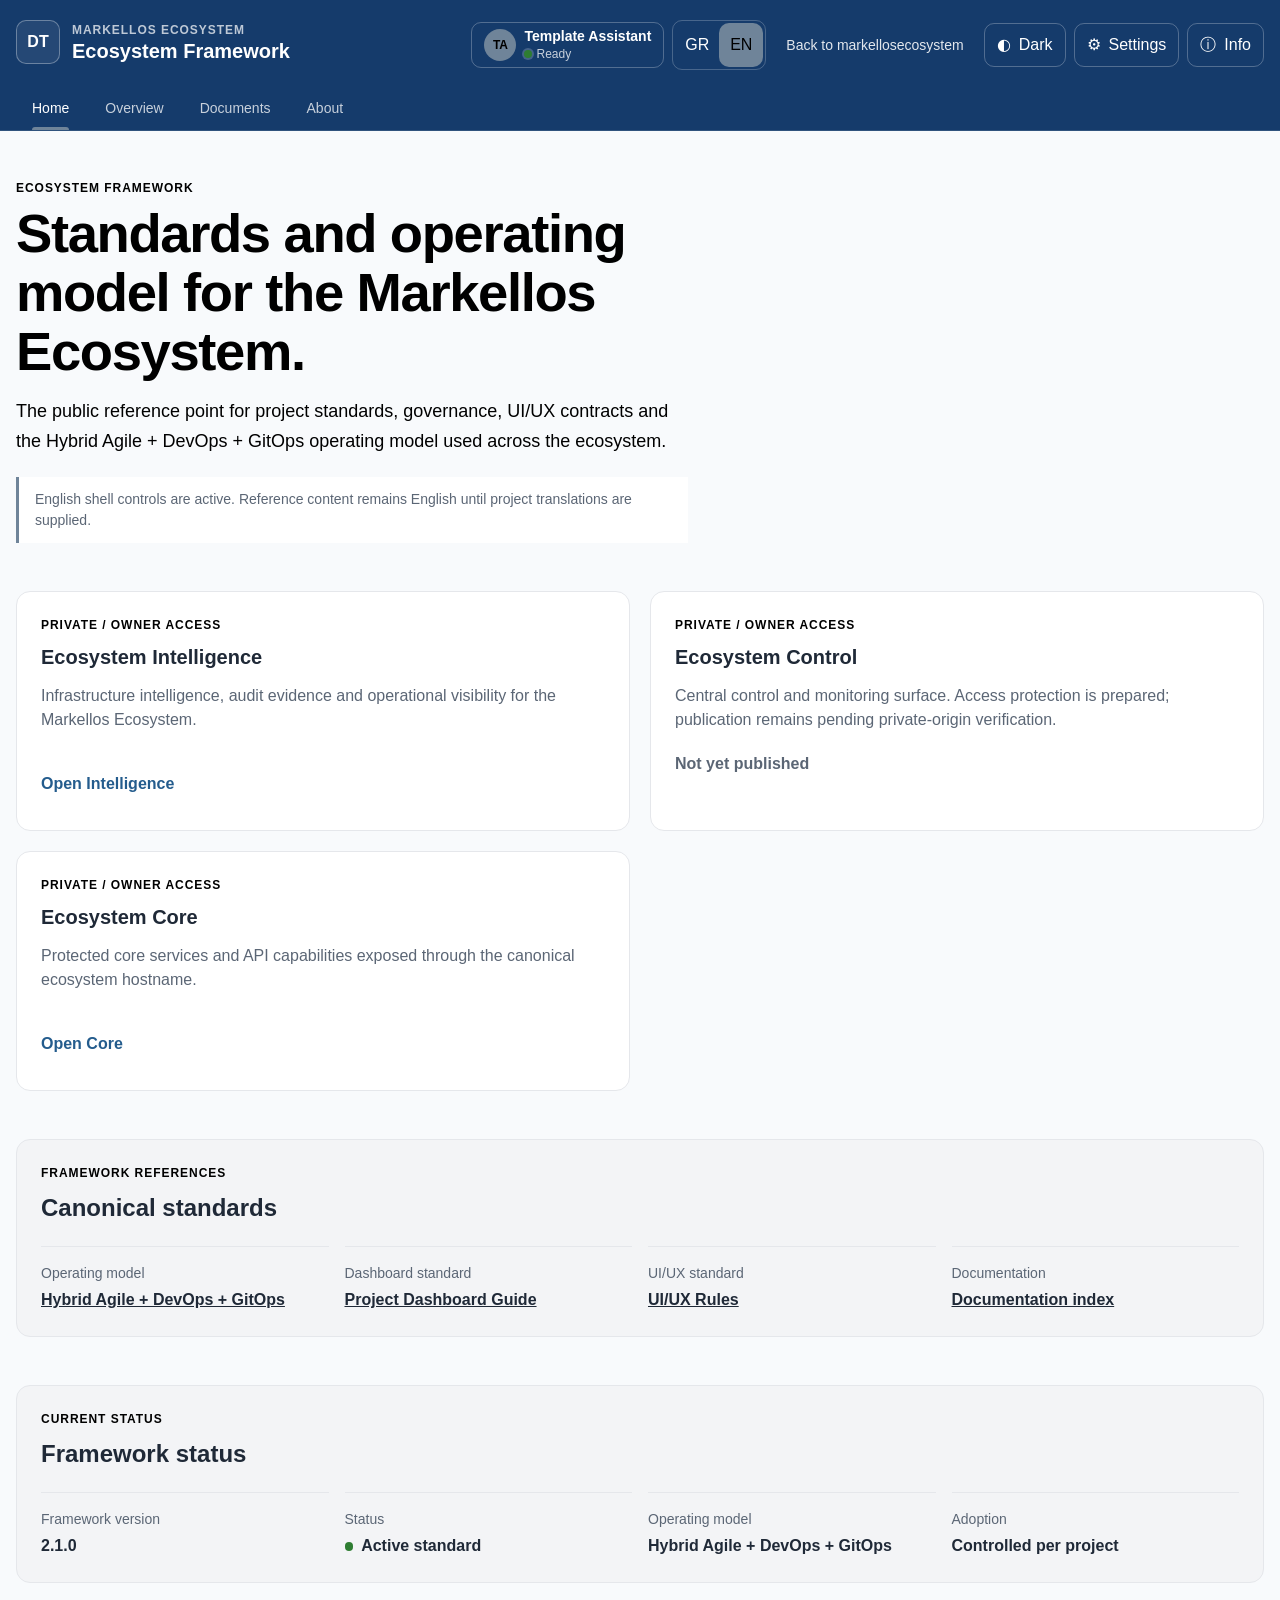
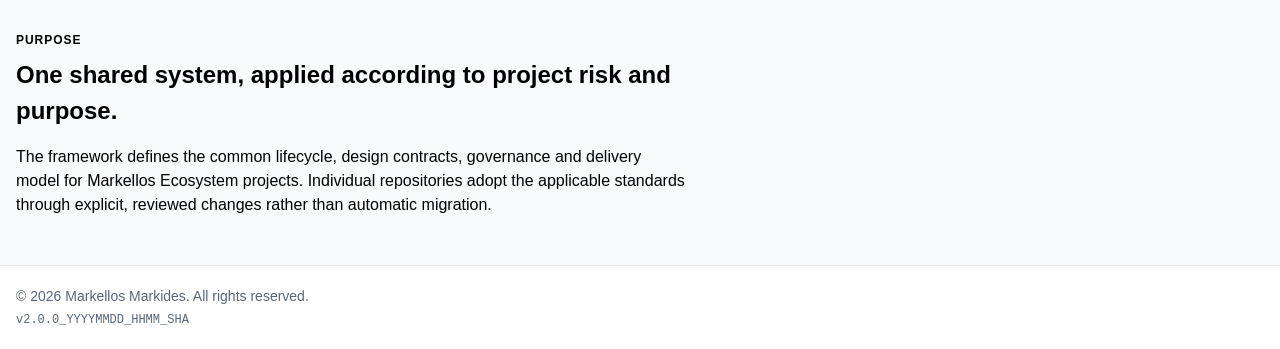
==== index.html @ 37535f80 "feat: turn framework site into ecosystem entry portal" ====
<!doctype html>
<html lang="en" data-theme="tech-toolbox" data-color-mode="light" data-font="system" data-text-size="100" data-spacing="comfortable">
<head>
  <meta charset="utf-8">
  <meta name="viewport" content="width=device-width, initial-scale=1">
  <meta name="description" content="Public reference site for the Markellos Ecosystem framework, operating model, standards and protected ecosystem entry points.">
  <meta name="theme-color" content="#153b6b">
  <meta name="build-version" content="2.0.0">
  <meta name="build-date" content="">
  <meta name="build-time" content="">
  <meta name="build-time-zone" content="Europe/Nicosia">
  <meta name="build-commit" content="">
  <title>Ecosystem Framework</title>
  <link rel="stylesheet" href="./design-system/tokens/tokens.css">
  <link rel="stylesheet" href="./dashboard.css">
</head>
<body>
  <header class="site-header">
    <div class="header-inner">
      <div class="identity-row">
        <a class="brand-lockup" href="#home" data-i18n-aria-label="dashboardHome" aria-label="Dashboard home">
          <span class="brand-mark" aria-hidden="true">DT</span>
          <span class="brand-copy">
            <span class="project-label">MARKELLOS ECOSYSTEM</span>
            <span class="project-name">Ecosystem Framework</span>
          </span>
        </a>

        <div id="header-utilities" class="header-actions" role="group" data-i18n-aria-label="dashboardUtilities" aria-label="Dashboard utilities">
          <button id="assistant-button" class="assistant-button" type="button" aria-haspopup="dialog" aria-controls="assistant-dialog">
            <span class="assistant-avatar" aria-hidden="true">TA</span>
            <span class="assistant-copy">
              <span class="assistant-name" data-i18n="assistantName">Template Assistant</span>
              <span class="assistant-presence">
                <span class="assistant-status-dot" aria-hidden="true"></span>
                <span data-i18n="assistantStatus">Ready</span>
              </span>
            </span>
          </button>

          <div class="language-selector" role="group" data-i18n-aria-label="language" aria-label="Language">
            <button id="language-gr" class="language-button" type="button" data-language="el" data-i18n-aria-label="greekLanguage" aria-label="Greek" aria-pressed="false">GR</button>
            <button id="language-en" class="language-button" type="button" data-language="en" data-i18n-aria-label="englishLanguage" aria-label="English" aria-pressed="true">EN</button>
          </div>

          <a id="ecosystem-link" class="ecosystem-link" href="https://markellosecosystem.com/">Back to markellosecosystem</a>

          <button id="theme-toggle" class="header-control" type="button" aria-pressed="false">
            <span aria-hidden="true">◐</span>
            <span data-theme-toggle-label>Dark</span>
          </button>

          <button id="settings-button" class="header-control" type="button" aria-haspopup="dialog" aria-controls="settings-dialog">
            <span aria-hidden="true">⚙</span>
            <span data-i18n="settings">Settings</span>
          </button>

          <button id="info-button" class="header-control" type="button" aria-haspopup="dialog" aria-controls="info-dialog">
            <span aria-hidden="true">ⓘ</span>
            <span data-i18n="info">Info</span>
          </button>
        </div>
      </div>

      <div class="navigation-row">
        <button class="menu-button" type="button" aria-expanded="false" aria-controls="primary-navigation">
          <span aria-hidden="true">☰</span>
          <span data-i18n="navigation">Navigation</span>
        </button>
        <nav id="primary-navigation" class="primary-nav" data-i18n-aria-label="primaryNavigation" aria-label="Primary navigation">
          <a class="nav-link is-active" href="#home" data-i18n="home">Home</a>
          <a class="nav-link" href="#overview" data-i18n="overview">Overview</a>
          <a class="nav-link" href="#documents" data-i18n="documents">Documents</a>
          <a class="nav-link" href="#about" data-i18n="about">About</a>
        </nav>
      </div>
    </div>
  </header>

  <main id="home" class="main-content">
    <section class="hero" aria-labelledby="page-title">
      <p class="eyebrow">ECOSYSTEM FRAMEWORK</p>
      <h1 id="page-title">Standards and operating model for the Markellos Ecosystem.</h1>
      <p class="hero-copy">
        The public reference point for project standards, governance, UI/UX contracts and the Hybrid Agile + DevOps + GitOps operating model used across the ecosystem.
      </p>
      <p id="language-status" class="shell-notice" role="status" aria-live="polite">
        English shell controls are active. Reference content remains English until project translations are supplied.
      </p>
    </section>

    <section id="overview" class="card-grid" aria-label="Markellos Ecosystem protected applications">
      <article class="dashboard-card">
        <p class="card-label">PRIVATE / OWNER ACCESS</p>
        <h2>Ecosystem Intelligence</h2>
        <p>Infrastructure intelligence, audit evidence and operational visibility for the Markellos Ecosystem.</p>
        <a class="card-link" href="https://intelligence.markellosecosystem.com/">Open Intelligence</a>
      </article>

      <article class="dashboard-card">
        <p class="card-label">PRIVATE / OWNER ACCESS</p>
        <h2>Ecosystem Control</h2>
        <p>Central control and monitoring surface. Access protection is prepared; publication remains pending private-origin verification.</p>
        <p><strong>Not yet published</strong></p>
      </article>

      <article class="dashboard-card">
        <p class="card-label">PRIVATE / OWNER ACCESS</p>
        <h2>Ecosystem Core</h2>
        <p>Protected core services and API capabilities exposed through the canonical ecosystem hostname.</p>
        <a class="card-link" href="https://core.markellosecosystem.com/">Open Core</a>
      </article>
    </section>

    <section id="documents" class="status-panel" aria-labelledby="documents-title">
      <div>
        <p class="eyebrow">FRAMEWORK REFERENCES</p>
        <h2 id="documents-title">Canonical standards</h2>
      </div>
      <dl class="status-list">
        <div>
          <dt>Operating model</dt>
          <dd><a href="./PROJECT_OPERATING_MODEL.md">Hybrid Agile + DevOps + GitOps</a></dd>
        </div>
        <div>
          <dt>Dashboard standard</dt>
          <dd><a href="./PROJECT_DASHBOARD_GUIDE.md">Project Dashboard Guide</a></dd>
        </div>
        <div>
          <dt>UI/UX standard</dt>
          <dd><a href="./UI_UX_RULES.md">UI/UX Rules</a></dd>
        </div>
        <div>
          <dt>Documentation</dt>
          <dd><a href="./docs/INDEX.md">Documentation index</a></dd>
        </div>
      </dl>
    </section>

    <section id="status" class="status-panel" aria-labelledby="status-title">
      <div>
        <p class="eyebrow">CURRENT STATUS</p>
        <h2 id="status-title">Framework status</h2>
      </div>
      <dl class="status-list">
        <div>
          <dt>Framework version</dt>
          <dd>2.1.0</dd>
        </div>
        <div>
          <dt>Status</dt>
          <dd><span class="status-dot" aria-hidden="true"></span> Active standard</dd>
        </div>
        <div>
          <dt>Operating model</dt>
          <dd>Hybrid Agile + DevOps + GitOps</dd>
        </div>
        <div>
          <dt>Adoption</dt>
          <dd>Controlled per project</dd>
        </div>
      </dl>
    </section>

    <section id="about" class="simple-section" aria-labelledby="about-title">
      <p class="eyebrow">PURPOSE</p>
      <h2 id="about-title">One shared system, applied according to project risk and purpose.</h2>
      <p>
        The framework defines the common lifecycle, design contracts, governance and delivery model for Markellos Ecosystem projects. Individual repositories adopt the applicable standards through explicit, reviewed changes rather than automatic migration.
      </p>
    </section>
  </main>

  <footer class="site-footer">
    <div class="footer-inner">
      <p class="footer-line" data-footer-line="copyright">© <span id="current-year">2026</span> Markellos Markides. All rights reserved.</p>
      <p class="footer-line build-id" data-footer-line="build" data-build-id data-i18n-aria-label="versionInformation" aria-label="Version information">v2.0.0_YYYYMMDD_HHMM_SHA</p>
    </div>
  </footer>

  <dialog id="assistant-dialog" class="shell-dialog" aria-labelledby="assistant-dialog-title">
    <div class="dialog-header">
      <div>
        <p class="dialog-eyebrow" data-i18n="assistantLabel">PROJECT ASSISTANT</p>
        <h2 id="assistant-dialog-title" data-i18n="assistantName">Template Assistant</h2>
      </div>
      <button class="dialog-close" type="button" data-close-dialog data-i18n-aria-label="closeAssistant" aria-label="Close Template Assistant">×</button>
    </div>
    <div class="assistant-panel">
      <span class="assistant-avatar assistant-avatar-large" aria-hidden="true">TA</span>
      <div>
        <p class="assistant-dialog-status"><span class="assistant-status-dot" aria-hidden="true"></span><span data-i18n="assistantStatus">Ready</span></p>
        <p data-i18n="assistantPlaceholder">Reference assistant control. Connect it to the approved project assistant when adopting this template.</p>
      </div>
    </div>
  </dialog>

  <dialog id="settings-dialog" class="shell-dialog" aria-labelledby="settings-dialog-title">
    <div class="dialog-header">
      <div>
        <p class="dialog-eyebrow" data-i18n="appearance">APPEARANCE</p>
        <h2 id="settings-dialog-title" data-i18n="settings">Settings</h2>
      </div>
      <button class="dialog-close" type="button" data-close-dialog data-i18n-aria-label="closeSettings" aria-label="Close Settings">×</button>
    </div>

    <div class="settings-grid">
      <label class="setting-field" for="accent-color">
        <span data-i18n="accentColour">Accent colour</span>
        <span class="color-control"><input id="accent-color" type="color" value="#6f8499"><output id="accent-value" for="accent-color">#6F8499</output></span>
      </label>

      <label class="setting-field" for="background-color">
        <span data-i18n="backgroundColour">Background colour</span>
        <span class="color-control"><input id="background-color" type="color" value="#f8fafc"><output id="background-value" for="background-color">#F8FAFC</output></span>
      </label>

      <label class="setting-field" for="font-choice">
        <span data-i18n="font">Font</span>
        <select id="font-choice">
          <option value="system" data-i18n="fontSystem">System sans</option>
          <option value="humanist" data-i18n="fontHumanist">Humanist sans</option>
          <option value="serif" data-i18n="fontSerif">Readable serif</option>
        </select>
      </label>

      <label class="setting-field" for="text-size">
        <span data-i18n="textSize">Text size</span>
        <select id="text-size">
          <option value="100" data-i18n="textStandard">Standard</option>
          <option value="112.5" data-i18n="textLarge">Large</option>
          <option value="125" data-i18n="textLarger">Larger</option>
        </select>
      </label>

      <label class="setting-field" for="spacing-choice">
        <span data-i18n="spacing">Spacing</span>
        <select id="spacing-choice">
          <option value="compact" data-i18n="spacingCompact">Compact</option>
          <option value="comfortable" data-i18n="spacingComfortable">Comfortable</option>
          <option value="spacious" data-i18n="spacingSpacious">Spacious</option>
        </select>
      </label>
    </div>

    <p id="appearance-status" class="dialog-status" role="status" aria-live="polite"></p>
    <div class="dialog-actions">
      <button id="reset-appearance" class="secondary-button" type="button" data-i18n="resetAppearance">Reset appearance</button>
      <button class="primary-button" type="button" data-close-dialog data-i18n="close">Close</button>
    </div>
  </dialog>

  <dialog id="info-dialog" class="shell-dialog" aria-labelledby="info-dialog-title">
    <div class="dialog-header">
      <div>
        <p class="dialog-eyebrow">MARKELLOS ECOSYSTEM</p>
        <h2 id="info-dialog-title" data-i18n="info">Info</h2>
      </div>
      <button class="dialog-close" type="button" data-close-dialog data-i18n-aria-label="closeInfo" aria-label="Close Info">×</button>
    </div>

    <div class="info-list">
      <details>
        <summary data-i18n="importantInfo">Important Info</summary>
        <p data-i18n="importantDescription">Connect this entry to approved project information.</p>
      </details>
      <details>
        <summary data-i18n="feedback">Feedback</summary>
        <p data-i18n="feedbackDescription">Connect this entry to an approved project feedback channel.</p>
      </details>
      <hr>
      <details>
        <summary data-i18n="license">License</summary>
        <p data-i18n="licenseDescription">Provide the approved project license.</p>
      </details>
      <details>
        <summary data-i18n="privacy">Privacy</summary>
        <p data-i18n="privacyDescription">Provide the project privacy notice when applicable.</p>
      </details>
      <details>
        <summary data-i18n="analyticsChoices">Analytics choices</summary>
        <p data-i18n="analyticsDescription">No analytics service is configured in this template.</p>
      </details>
      <details>
        <summary data-i18n="copyrightProtected">Copyright protected</summary>
        <p data-i18n="copyrightDescription">Copyright applies to the template and project-specific adoption materials.</p>
      </details>
      <hr>
      <p>© <span data-current-year>2026</span> Markellos Markides. All rights reserved.</p>
      <p class="build-id" data-build-id>v2.0.0_YYYYMMDD_HHMM_SHA</p>
    </div>
    <div class="dialog-actions">
      <button class="primary-button" type="button" data-close-dialog data-i18n="close">Close</button>
    </div>
  </dialog>

  <script src="./dashboard.js"></script>
</body>
</html>
---- design-system/tokens/tokens.css ----
/* Markellos Ecosystem Design Tokens v1.2.0
 * Source of truth: design-system/tokens/tokens.json
 * Do not edit theme values inside application code.
 */

:root {
  color-scheme: light;

  /* Core brand */
  --color-brand-900: #153b6b;
  --color-brand-800: #1d4d79;
  --color-brand-700: #245c8d;
  --color-brand-600: #2f6f9f;
  --color-brand-500: #4f82a8;
  --color-brand-300: #9dbbd1;
  --color-brand-100: #eaf2f8;
  --color-brand-50: #f5f9fc;

  /* Neutral source tokens */
  --color-neutral-950: #111827;
  --color-neutral-900: #1f2937;
  --color-neutral-700: #4b5563;
  --color-neutral-600: #5b6675;
  --color-neutral-500: #6b7280;
  --color-neutral-300: #d1d5db;
  --color-neutral-200: #e5e7eb;
  --color-neutral-100: #f3f4f6;
  --color-neutral-50: #f8fafc;
  --color-neutral-0: #ffffff;

  /* Semantic roles */
  --color-background: #f8fafc;
  --color-surface: #ffffff;
  --color-surface-subtle: #f3f4f6;
  --color-text: #1f2937;
  --color-text-muted: #5b6675;
  --color-border: #e5e7eb;
  --color-success: #2e7d32;
  --color-warning: #a15c00;
  --color-error: #b42318;
  --color-info: #2563eb;
  --color-focus: #0b6ebd;

  /* Default app theme */
  --app-accent: #6f8499;
  --app-accent-strong: #405b73;
  --app-accent-soft: #e9eef2;
  --app-on-accent: #111827;
  --app-on-accent-strong: #ffffff;

  /* Typography */
  --font-sans: Inter, "Noto Sans", "Segoe UI", Roboto, "Helvetica Neue", Arial, sans-serif;
  --font-mono: "JetBrains Mono", SFMono-Regular, Consolas, "Liberation Mono", monospace;
  --font-weight-regular: 400;
  --font-weight-medium: 500;
  --font-weight-semibold: 600;
  --font-weight-bold: 700;
  --font-size-xs: 0.75rem;
  --font-size-sm: 0.875rem;
  --font-size-md: 1rem;
  --font-size-lg: 1.125rem;
  --font-size-xl: 1.25rem;
  --font-size-2xl: 1.5rem;
  --font-size-3xl: 1.875rem;
  --font-size-4xl: 2.25rem;
  --line-height-tight: 1.2;
  --line-height-compact: 1.3;
  --line-height-snug: 1.4;
  --line-height-normal: 1.5;
  --line-height-relaxed: 1.65;

  /* Spacing: 4 px base grid */
  --space-0: 0;
  --space-1: 0.25rem;
  --space-2: 0.5rem;
  --space-3: 0.75rem;
  --space-4: 1rem;
  --space-5: 1.25rem;
  --space-6: 1.5rem;
  --space-8: 2rem;
  --space-10: 2.5rem;
  --space-12: 3rem;
  --space-16: 4rem;
  --space-20: 5rem;

  /* Shape and elevation */
  --radius-sm: 0.375rem;
  --radius-md: 0.625rem;
  --radius-lg: 0.875rem;
  --radius-xl: 1.25rem;
  --radius-pill: 9999px;
  --shadow-sm: 0 1px 3px rgb(17 24 39 / 8%);
  --shadow-md: 0 4px 12px -2px rgb(17 24 39 / 12%);
  --shadow-lg: 0 12px 28px -6px rgb(17 24 39 / 16%);

  /* Sizing */
  --control-sm: 2rem;
  --control-md: 2.5rem;
  --control-lg: 3rem;
  --touch-target-min: 2.75rem;
  --content-narrow: 42rem;
  --content-default: 72rem;
  --content-wide: 90rem;
  --sidebar-compact: 4.5rem;
  --sidebar-default: 15rem;

  /* Motion */
  --duration-fast: 120ms;
  --duration-normal: 200ms;
  --duration-slow: 320ms;
  --easing-standard: cubic-bezier(0.2, 0, 0, 1);
  --easing-enter: cubic-bezier(0, 0, 0.2, 1);
  --easing-exit: cubic-bezier(0.4, 0, 1, 1);
}

[data-theme="tech-toolbox"] {
  --app-accent: #6f8499;
  --app-accent-strong: #405b73;
  --app-accent-soft: #e9eef2;
  --app-on-accent: #111827;
  --app-on-accent-strong: #ffffff;
}

[data-theme="mnemonics"] {
  --app-accent: #2b7a78;
  --app-accent-strong: #1e5c5a;
  --app-accent-soft: #e3f1f0;
  --app-on-accent: #ffffff;
  --app-on-accent-strong: #ffffff;
}

[data-theme="writing"] {
  --app-accent: #6e688a;
  --app-accent-strong: #504b6a;
  --app-accent-soft: #eeecf4;
  --app-on-accent: #ffffff;
  --app-on-accent-strong: #ffffff;
}

[data-theme="chess"] {
  --app-accent: #d9ae20;
  --app-accent-strong: #8b6b00;
  --app-accent-soft: #fff5c7;
  --app-on-accent: #1f2937;
  --app-on-accent-strong: #ffffff;
}

[data-theme="engineering"] {
  --app-accent: #f2c230;
  --app-accent-strong: #2f638c;
  --app-accent-soft: #fff6d6;
  --app-on-accent: #1f2937;
  --app-on-accent-strong: #ffffff;
}

@media (prefers-reduced-motion: reduce) {
  :root {
    --duration-fast: 0ms;
    --duration-normal: 0ms;
    --duration-slow: 0ms;
  }
}
---- dashboard.css ----
* {
  box-sizing: border-box;
}

html {
  scroll-behavior: smooth;
  font-size: var(--user-text-size, 100%);
}

html[data-color-mode="dark"] {
  color-scheme: dark;
  --color-background: var(--color-neutral-950);
  --color-surface: var(--color-neutral-900);
  --color-surface-subtle: var(--color-neutral-900);
  --color-text: var(--color-neutral-50);
  --color-text-muted: var(--color-neutral-300);
  --color-border: var(--color-neutral-700);
}

html[data-font="system"] body {
  font-family: var(--font-sans);
}

html[data-font="humanist"] body {
  font-family: "Segoe UI", "Noto Sans", var(--font-sans);
}

html[data-font="serif"] body {
  font-family: Georgia, "Noto Serif", serif;
}

html[data-spacing="compact"] {
  --shell-density: 0.8;
}

html[data-spacing="comfortable"] {
  --shell-density: 1;
}

html[data-spacing="spacious"] {
  --shell-density: 1.25;
}

body {
  margin: 0;
  min-width: 0;
  min-height: 100vh;
  display: flex;
  flex-direction: column;
  background: var(--user-background, var(--color-background));
  color: var(--page-text, var(--color-text));
  line-height: var(--line-height-normal);
}

body:has(dialog[open]) {
  overflow: hidden;
}

a {
  color: inherit;
}

button,
select,
input {
  font: inherit;
}

a:focus-visible,
button:focus-visible,
select:focus-visible,
input:focus-visible {
  outline: 3px solid var(--color-focus);
  outline-offset: 3px;
}

button,
a,
select,
input {
  -webkit-tap-highlight-color: transparent;
}

.site-header {
  background: var(--color-brand-900);
  color: var(--color-neutral-0);
  border-bottom: 1px solid rgb(255 255 255 / 12%);
}

.header-inner,
.main-content,
.footer-inner {
  width: min(calc(100% - 2rem), var(--content-wide));
  margin-inline: auto;
}

.header-inner {
  padding-block: var(--space-5) 0;
}

.identity-row {
  display: flex;
  align-items: center;
  justify-content: space-between;
  gap: var(--space-6);
}

.brand-lockup {
  min-width: 0;
  display: inline-flex;
  align-items: center;
  gap: var(--space-3);
  color: inherit;
  text-decoration: none;
}

.brand-mark {
  width: 2.75rem;
  height: 2.75rem;
  flex: 0 0 2.75rem;
  display: grid;
  place-items: center;
  border: 1px solid rgb(255 255 255 / 32%);
  border-radius: var(--radius-md);
  background: rgb(255 255 255 / 7%);
  font-weight: var(--font-weight-bold);
}

.brand-copy,
.assistant-copy {
  min-width: 0;
  display: grid;
}

.project-label,
.eyebrow,
.card-label,
.dialog-eyebrow {
  font-size: var(--font-size-xs);
  font-weight: var(--font-weight-semibold);
  letter-spacing: 0.08em;
  text-transform: uppercase;
}

.project-label {
  color: rgb(255 255 255 / 72%);
}

.project-name {
  font-size: var(--font-size-xl);
  font-weight: var(--font-weight-bold);
  line-height: var(--line-height-tight);
}

.header-actions {
  min-width: 0;
  display: flex;
  align-items: center;
  justify-content: flex-end;
  gap: var(--space-2);
}

.assistant-button,
.header-control,
.language-button,
.menu-button,
.dialog-close,
.primary-button,
.secondary-button,
.info-list summary {
  min-height: var(--touch-target-min);
  border-radius: var(--radius-md);
  cursor: pointer;
}

.assistant-button,
.header-control,
.language-button,
.menu-button {
  border: 1px solid rgb(255 255 255 / 26%);
  background: transparent;
  color: inherit;
}

.assistant-button:hover,
.header-control:hover,
.language-button:hover,
.menu-button:hover {
  background: rgb(255 255 255 / 10%);
}

.assistant-button {
  min-width: 11.5rem;
  display: inline-flex;
  align-items: center;
  gap: var(--space-2);
  padding: var(--space-1) var(--space-3);
  text-align: left;
}

.assistant-avatar {
  width: 2rem;
  height: 2rem;
  flex: 0 0 2rem;
  display: grid;
  place-items: center;
  border-radius: var(--radius-pill);
  background: var(--user-accent, var(--app-accent));
  color: var(--user-accent-contrast, var(--app-on-accent));
  font-size: var(--font-size-xs);
  font-weight: var(--font-weight-bold);
}

.assistant-name {
  overflow-wrap: anywhere;
  font-size: var(--font-size-sm);
  font-weight: var(--font-weight-semibold);
  line-height: var(--line-height-compact);
}

.assistant-presence,
.assistant-dialog-status {
  display: inline-flex;
  align-items: center;
  gap: var(--space-1);
  color: rgb(255 255 255 / 76%);
  font-size: var(--font-size-xs);
}

.assistant-status-dot {
  width: 0.5rem;
  height: 0.5rem;
  flex: 0 0 0.5rem;
  border-radius: var(--radius-pill);
  background: var(--color-success);
  box-shadow: 0 0 0 2px rgb(255 255 255 / 20%);
}

.language-selector {
  display: inline-flex;
  align-items: center;
  padding: 2px;
  border: 1px solid rgb(255 255 255 / 22%);
  border-radius: var(--radius-md);
}

.language-button {
  min-width: var(--touch-target-min);
  padding-inline: var(--space-2);
  border-color: transparent;
}

.language-button[aria-pressed="true"] {
  background: var(--user-accent, var(--app-accent));
  color: var(--user-accent-contrast, var(--app-on-accent));
}

.header-control,
.menu-button {
  min-width: var(--touch-target-min);
  display: inline-flex;
  align-items: center;
  justify-content: center;
  gap: var(--space-2);
  padding-inline: var(--space-3);
  white-space: nowrap;
}

.ecosystem-link {
  min-height: var(--touch-target-min);
  display: inline-flex;
  align-items: center;
  padding-inline: var(--space-3);
  border-radius: var(--radius-md);
  color: rgb(255 255 255 / 88%);
  font-size: var(--font-size-sm);
  text-decoration: none;
  white-space: nowrap;
}

.ecosystem-link:hover {
  background: rgb(255 255 255 / 10%);
  color: var(--color-neutral-0);
}

.navigation-row {
  display: flex;
  align-items: center;
  margin-top: var(--space-4);
}

.menu-button {
  display: none;
}

.primary-nav {
  min-width: 0;
  display: flex;
  gap: var(--space-1);
  overflow-x: auto;
}

.nav-link {
  position: relative;
  min-height: var(--touch-target-min);
  display: inline-flex;
  align-items: center;
  padding-inline: var(--space-4);
  color: rgb(255 255 255 / 76%);
  font-size: var(--font-size-sm);
  font-weight: var(--font-weight-medium);
  text-decoration: none;
  white-space: nowrap;
}

.nav-link:hover,
.nav-link.is-active {
  color: var(--color-neutral-0);
}

.nav-link.is-active::after {
  content: "";
  position: absolute;
  right: var(--space-4);
  bottom: 0;
  left: var(--space-4);
  height: 3px;
  border-radius: var(--radius-pill) var(--radius-pill) 0 0;
  background: var(--user-accent, var(--app-accent));
}

.main-content {
  flex: 1;
  padding-block: calc(var(--space-12) * var(--shell-density, 1));
}

.hero {
  max-width: var(--content-narrow);
  margin-bottom: calc(var(--space-12) * var(--shell-density, 1));
}

.eyebrow,
.card-label,
.dialog-eyebrow {
  margin: 0 0 var(--space-2);
  color: var(--page-muted, var(--color-text-muted));
}

.hero h1,
.simple-section h2 {
  color: var(--page-text, var(--color-text));
}

.hero h1,
.status-panel h2,
.simple-section h2,
.dashboard-card h2,
.shell-dialog h2 {
  margin-top: 0;
}

.hero h1 {
  margin-bottom: var(--space-4);
  font-size: clamp(2rem, 5vw, 3.4rem);
  line-height: 1.08;
  letter-spacing: -0.025em;
}

.hero-copy {
  margin: 0;
  color: var(--page-muted, var(--color-text-muted));
  font-size: var(--font-size-lg);
  line-height: var(--line-height-relaxed);
}

.shell-notice {
  margin: var(--space-5) 0 0;
  padding: var(--space-3) var(--space-4);
  border-inline-start: 3px solid var(--user-accent, var(--app-accent));
  background: var(--color-surface);
  color: var(--color-text-muted);
  font-size: var(--font-size-sm);
}

.card-grid {
  display: grid;
  grid-template-columns: repeat(2, minmax(0, 1fr));
  gap: calc(var(--space-5) * var(--shell-density, 1));
}

.dashboard-card {
  min-width: 0;
  min-height: 15rem;
  display: flex;
  flex-direction: column;
  padding: calc(var(--space-6) * var(--shell-density, 1));
  border: 1px solid var(--color-border);
  border-radius: var(--radius-lg);
  background: var(--color-surface);
  color: var(--color-text);
}

.dashboard-card h2 {
  margin-bottom: var(--space-3);
  font-size: var(--font-size-xl);
}

.dashboard-card p:not(.card-label) {
  margin-top: 0;
  margin-bottom: var(--space-5);
  color: var(--color-text-muted);
}

.card-link {
  width: fit-content;
  min-height: var(--touch-target-min);
  display: inline-flex;
  align-items: center;
  margin-top: auto;
  color: var(--color-brand-700);
  font-weight: var(--font-weight-semibold);
  text-decoration: none;
}

html[data-color-mode="dark"] .card-link {
  color: var(--color-brand-300);
}

.card-link:hover {
  text-decoration: underline;
  text-underline-offset: 0.2em;
}

.status-panel {
  margin-top: calc(var(--space-12) * var(--shell-density, 1));
  padding: calc(var(--space-6) * var(--shell-density, 1));
  border: 1px solid var(--color-border);
  border-radius: var(--radius-lg);
  background: var(--color-surface-subtle);
  color: var(--color-text);
}

.status-panel > div:first-child {
  margin-bottom: var(--space-5);
}

.status-panel h2,
.simple-section h2 {
  margin-bottom: 0;
  font-size: var(--font-size-2xl);
}

.status-list {
  display: grid;
  grid-template-columns: repeat(4, minmax(0, 1fr));
  gap: var(--space-4);
  margin: 0;
}

.status-list > div {
  min-width: 0;
  padding-top: var(--space-4);
  border-top: 1px solid var(--color-border);
}

.status-list dt {
  margin-bottom: var(--space-1);
  color: var(--color-text-muted);
  font-size: var(--font-size-sm);
}

.status-list dd {
  margin: 0;
  overflow-wrap: anywhere;
  font-weight: var(--font-weight-semibold);
}

.status-dot {
  width: 0.55rem;
  height: 0.55rem;
  display: inline-block;
  margin-right: var(--space-1);
  border-radius: var(--radius-pill);
  background: var(--color-success);
}

.simple-section {
  max-width: var(--content-narrow);
  margin-top: calc(var(--space-12) * var(--shell-density, 1));
}

.simple-section p:last-child {
  margin-bottom: 0;
  color: var(--page-muted, var(--color-text-muted));
}

.site-footer {
  border-top: 1px solid var(--color-border);
  background: var(--color-surface);
}

.footer-inner {
  display: grid;
  gap: var(--space-1);
  padding-block: var(--space-5);
  color: var(--color-text-muted);
  font-size: var(--font-size-sm);
}

.footer-line {
  margin: 0;
}

.build-id {
  font-family: var(--font-mono);
  font-size: var(--font-size-xs);
  overflow-wrap: anywhere;
}

.shell-dialog {
  width: min(calc(100% - 2rem), 36rem);
  max-height: min(44rem, calc(100dvh - 2rem));
  margin: auto;
  padding: var(--space-6);
  overflow: auto;
  border: 1px solid var(--color-border);
  border-radius: var(--radius-lg);
  background: var(--color-surface);
  color: var(--color-text);
  box-shadow: var(--shadow-lg);
}

.shell-dialog:not([open]) {
  display: none;
}

.shell-dialog::backdrop {
  background: rgb(17 24 39 / 70%);
}

.dialog-header {
  display: flex;
  align-items: flex-start;
  justify-content: space-between;
  gap: var(--space-4);
  margin-bottom: var(--space-6);
}

.dialog-header h2 {
  margin-bottom: 0;
  font-size: var(--font-size-2xl);
}

.dialog-eyebrow {
  color: var(--color-text-muted);
}

.dialog-close {
  width: var(--touch-target-min);
  flex: 0 0 var(--touch-target-min);
  border: 1px solid var(--color-border);
  background: var(--color-surface-subtle);
  color: var(--color-text);
  font-size: var(--font-size-xl);
}

.dialog-close:hover,
.secondary-button:hover,
.info-list summary:hover {
  background: var(--app-accent-soft);
}

.assistant-panel {
  display: flex;
  align-items: flex-start;
  gap: var(--space-4);
}

.assistant-avatar-large {
  width: 3rem;
  height: 3rem;
  flex-basis: 3rem;
  font-size: var(--font-size-sm);
}

.assistant-dialog-status {
  margin-top: 0;
  color: var(--color-text-muted);
}

.assistant-dialog-status .assistant-status-dot {
  box-shadow: none;
}

.settings-grid {
  display: grid;
  grid-template-columns: repeat(2, minmax(0, 1fr));
  gap: var(--space-4);
}

.setting-field {
  min-width: 0;
  display: grid;
  gap: var(--space-2);
  color: var(--color-text);
  font-size: var(--font-size-sm);
  font-weight: var(--font-weight-semibold);
}

.setting-field select,
.color-control {
  min-height: var(--touch-target-min);
  border: 1px solid var(--color-border);
  border-radius: var(--radius-md);
  background: var(--color-surface);
  color: var(--color-text);
}

.setting-field select {
  width: 100%;
  padding-inline: var(--space-3);
}

.color-control {
  display: flex;
  align-items: center;
  gap: var(--space-3);
  padding: var(--space-1) var(--space-3) var(--space-1) var(--space-1);
}

.color-control input[type="color"] {
  width: var(--touch-target-min);
  height: calc(var(--touch-target-min) - var(--space-2));
  padding: 0;
  border: 0;
  background: transparent;
  cursor: pointer;
}

.color-control output {
  min-width: 0;
  font-family: var(--font-mono);
  font-size: var(--font-size-xs);
  overflow-wrap: anywhere;
}

.dialog-status {
  min-height: 1.5em;
  margin: var(--space-4) 0 0;
  color: var(--color-text-muted);
  font-size: var(--font-size-sm);
}

.dialog-actions {
  display: flex;
  justify-content: flex-end;
  gap: var(--space-3);
  margin-top: var(--space-5);
}

.primary-button,
.secondary-button {
  padding-inline: var(--space-4);
  border: 1px solid var(--color-border);
}

.primary-button {
  border-color: var(--user-accent, var(--app-accent));
  background: var(--user-accent, var(--app-accent));
  color: var(--user-accent-contrast, var(--app-on-accent));
}

.primary-button:hover {
  filter: brightness(0.94);
}

.secondary-button {
  background: var(--color-surface);
  color: var(--color-text);
}

.info-list {
  display: grid;
  gap: var(--space-1);
}

.info-list details {
  border-radius: var(--radius-md);
}

.info-list summary {
  display: flex;
  align-items: center;
  padding-inline: var(--space-3);
  color: var(--color-text);
  font-weight: var(--font-weight-medium);
}

.info-list details > p {
  padding: 0 var(--space-3) var(--space-3);
  color: var(--color-text-muted);
  font-size: var(--font-size-sm);
}

.info-list hr {
  width: 100%;
  height: 1px;
  margin: var(--space-3) 0;
  border: 0;
  background: var(--color-border);
}

.info-list p {
  margin: 0;
  overflow-wrap: anywhere;
}

@media (max-width: 80rem) {
  .identity-row {
    align-items: flex-start;
  }

  .header-actions {
    flex-wrap: wrap;
  }
}

@media (max-width: 64rem) {
  .identity-row {
    flex-direction: column;
  }

  .header-actions {
    width: 100%;
    justify-content: flex-start;
  }

  .status-list {
    grid-template-columns: repeat(2, minmax(0, 1fr));
  }
}

@media (max-width: 48rem) {
  .header-inner,
  .main-content,
  .footer-inner {
    width: min(calc(100% - 1.5rem), var(--content-wide));
  }

  .header-actions {
    display: grid;
    grid-template-columns: repeat(2, minmax(0, 1fr));
  }

  .assistant-button,
  .ecosystem-link {
    grid-column: 1 / -1;
  }

  .assistant-button,
  .ecosystem-link,
  .header-control,
  .language-selector {
    width: 100%;
  }

  .ecosystem-link {
    justify-content: center;
    white-space: normal;
    text-align: center;
  }

  .language-button {
    flex: 1;
  }

  .navigation-row {
    display: grid;
  }

  .menu-button {
    display: inline-flex;
    width: fit-content;
    margin-bottom: var(--space-3);
  }

  .primary-nav {
    display: none;
    flex-direction: column;
    padding-bottom: var(--space-4);
    overflow: visible;
  }

  .primary-nav.is-open {
    display: flex;
  }

  .nav-link.is-active::after {
    top: 0.5rem;
    right: auto;
    bottom: 0.5rem;
    left: 0;
    width: 3px;
    height: auto;
    border-radius: var(--radius-pill);
  }

  .card-grid,
  .settings-grid {
    grid-template-columns: 1fr;
  }

  .dashboard-card {
    min-height: 0;
  }
}

@media (max-width: 30rem) {
  .project-label {
    font-size: 0.68rem;
  }

  .project-name {
    font-size: var(--font-size-lg);
  }

  .brand-mark {
    width: 2.5rem;
    height: 2.5rem;
    flex-basis: 2.5rem;
  }

  .status-list {
    grid-template-columns: 1fr;
  }

  .shell-dialog {
    width: min(calc(100% - 1rem), 36rem);
    padding: var(--space-4);
  }

  .dialog-actions {
    align-items: stretch;
    flex-direction: column-reverse;
  }

  .primary-button,
  .secondary-button {
    width: 100%;
  }
}

@media (prefers-reduced-motion: reduce) {
  html {
    scroll-behavior: auto;
  }

  *,
  *::before,
  *::after {
    animation-duration: 0.01ms;
    animation-iteration-count: 1;
    transition-duration: 0.01ms;
  }
}
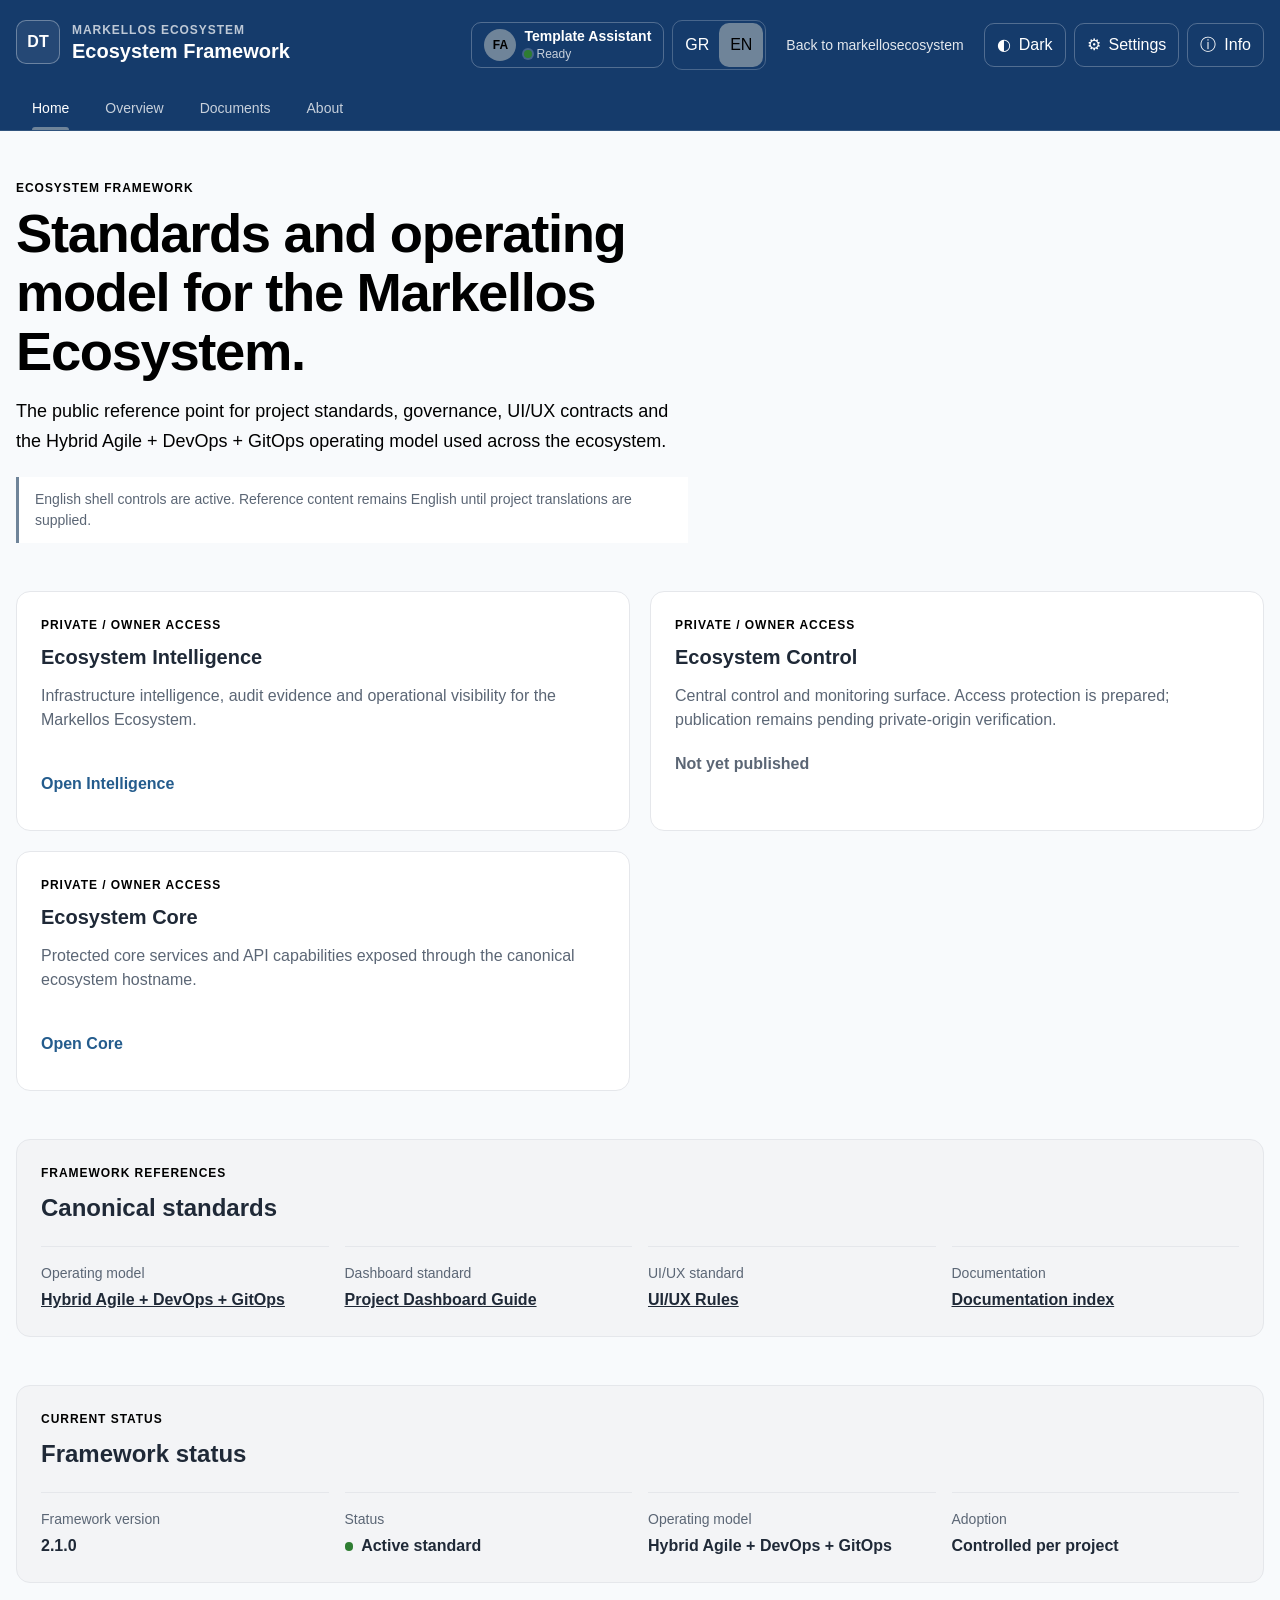
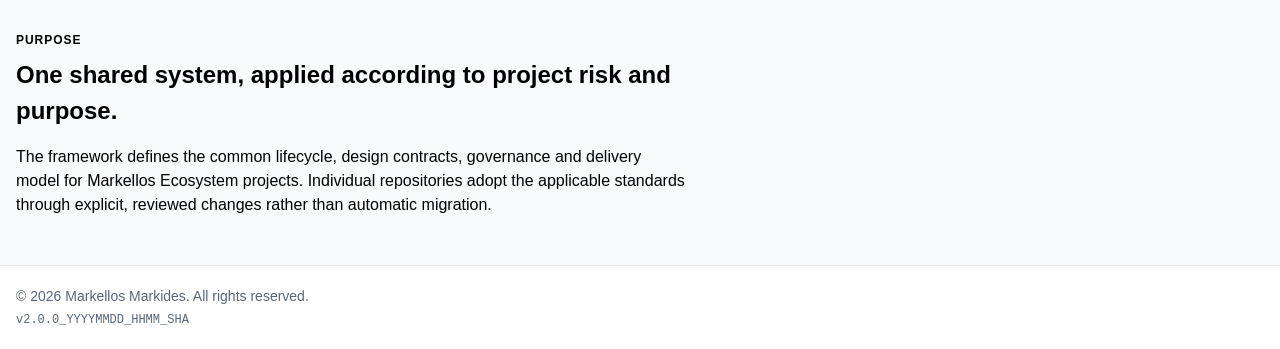
==== commit 4fb79543: "Replace template copy with framework identity" ====
--- a/index.html
+++ b/index.html
@@ -28,9 +28,9 @@
 
         <div id="header-utilities" class="header-actions" role="group" data-i18n-aria-label="dashboardUtilities" aria-label="Dashboard utilities">
           <button id="assistant-button" class="assistant-button" type="button" aria-haspopup="dialog" aria-controls="assistant-dialog">
-            <span class="assistant-avatar" aria-hidden="true">TA</span>
+            <span class="assistant-avatar" aria-hidden="true">FA</span>
             <span class="assistant-copy">
-              <span class="assistant-name" data-i18n="assistantName">Template Assistant</span>
+              <span class="assistant-name" data-i18n="assistantName">Framework Assistant</span>
               <span class="assistant-presence">
                 <span class="assistant-status-dot" aria-hidden="true"></span>
                 <span data-i18n="assistantStatus">Ready</span>
@@ -182,15 +182,15 @@
     <div class="dialog-header">
       <div>
         <p class="dialog-eyebrow" data-i18n="assistantLabel">PROJECT ASSISTANT</p>
-        <h2 id="assistant-dialog-title" data-i18n="assistantName">Template Assistant</h2>
-      </div>
-      <button class="dialog-close" type="button" data-close-dialog data-i18n-aria-label="closeAssistant" aria-label="Close Template Assistant">×</button>
+        <h2 id="assistant-dialog-title" data-i18n="assistantName">Framework Assistant</h2>
+      </div>
+      <button class="dialog-close" type="button" data-close-dialog data-i18n-aria-label="closeAssistant" aria-label="Close Framework Assistant">×</button>
     </div>
     <div class="assistant-panel">
-      <span class="assistant-avatar assistant-avatar-large" aria-hidden="true">TA</span>
+      <span class="assistant-avatar assistant-avatar-large" aria-hidden="true">FA</span>
       <div>
         <p class="assistant-dialog-status"><span class="assistant-status-dot" aria-hidden="true"></span><span data-i18n="assistantStatus">Ready</span></p>
-        <p data-i18n="assistantPlaceholder">Reference assistant control. Connect it to the approved project assistant when adopting this template.</p>
+        <p data-i18n="assistantPlaceholder">Reference assistant control. Connect it to the approved project assistant when adopting this framework.</p>
       </div>
     </div>
   </dialog>
@@ -279,11 +279,11 @@
       </details>
       <details>
         <summary data-i18n="analyticsChoices">Analytics choices</summary>
-        <p data-i18n="analyticsDescription">No analytics service is configured in this template.</p>
+        <p data-i18n="analyticsDescription">No analytics service is configured in this framework.</p>
       </details>
       <details>
         <summary data-i18n="copyrightProtected">Copyright protected</summary>
-        <p data-i18n="copyrightDescription">Copyright applies to the template and project-specific adoption materials.</p>
+        <p data-i18n="copyrightDescription">Copyright applies to the framework and project-specific adoption materials.</p>
       </details>
       <hr>
       <p>© <span data-current-year>2026</span> Markellos Markides. All rights reserved.</p>
@@ -296,4 +296,4 @@
 
   <script src="./dashboard.js"></script>
 </body>
-</html>
+</html>
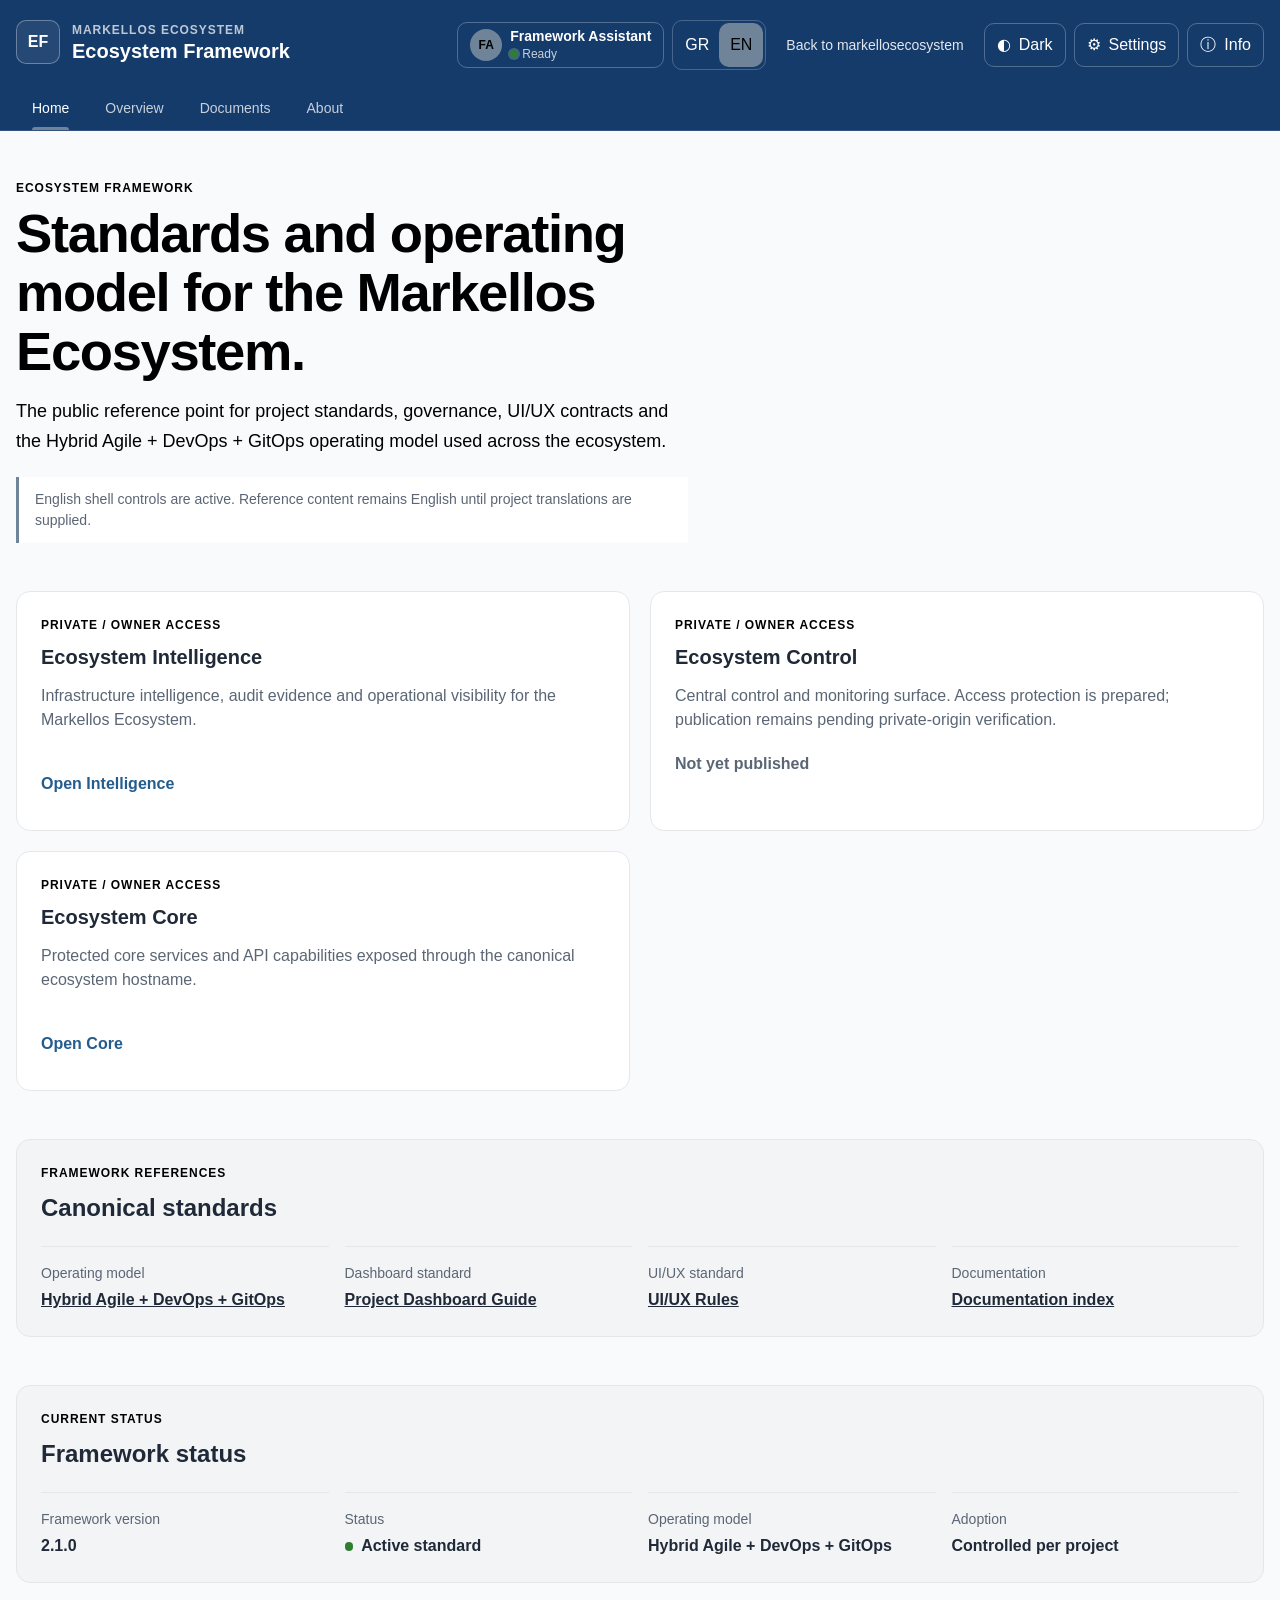
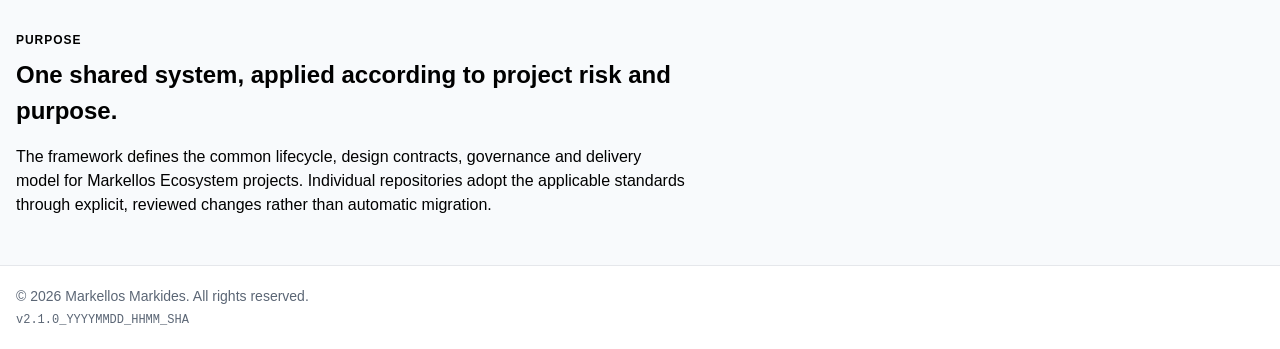
==== commit 298722a2: "Align framework shell identity and version" ====
--- a/index.html
+++ b/index.html
@@ -5,7 +5,7 @@
   <meta name="viewport" content="width=device-width, initial-scale=1">
   <meta name="description" content="Public reference site for the Markellos Ecosystem framework, operating model, standards and protected ecosystem entry points.">
   <meta name="theme-color" content="#153b6b">
-  <meta name="build-version" content="2.0.0">
+  <meta name="build-version" content="2.1.0">
   <meta name="build-date" content="">
   <meta name="build-time" content="">
   <meta name="build-time-zone" content="Europe/Nicosia">
@@ -19,7 +19,7 @@
     <div class="header-inner">
       <div class="identity-row">
         <a class="brand-lockup" href="#home" data-i18n-aria-label="dashboardHome" aria-label="Dashboard home">
-          <span class="brand-mark" aria-hidden="true">DT</span>
+          <span class="brand-mark" aria-hidden="true">EF</span>
           <span class="brand-copy">
             <span class="project-label">MARKELLOS ECOSYSTEM</span>
             <span class="project-name">Ecosystem Framework</span>
@@ -85,7 +85,7 @@
         The public reference point for project standards, governance, UI/UX contracts and the Hybrid Agile + DevOps + GitOps operating model used across the ecosystem.
       </p>
       <p id="language-status" class="shell-notice" role="status" aria-live="polite">
-        English shell controls are active. Reference content remains English until project translations are supplied.
+        Shell controls support English and Greek. Framework reference content remains English.
       </p>
     </section>
 
@@ -174,7 +174,7 @@
   <footer class="site-footer">
     <div class="footer-inner">
       <p class="footer-line" data-footer-line="copyright">© <span id="current-year">2026</span> Markellos Markides. All rights reserved.</p>
-      <p class="footer-line build-id" data-footer-line="build" data-build-id data-i18n-aria-label="versionInformation" aria-label="Version information">v2.0.0_YYYYMMDD_HHMM_SHA</p>
+      <p class="footer-line build-id" data-footer-line="build" data-build-id data-i18n-aria-label="versionInformation" aria-label="Version information">v2.1.0_YYYYMMDD_HHMM_SHA</p>
     </div>
   </footer>
 
@@ -190,7 +190,7 @@
       <span class="assistant-avatar assistant-avatar-large" aria-hidden="true">FA</span>
       <div>
         <p class="assistant-dialog-status"><span class="assistant-status-dot" aria-hidden="true"></span><span data-i18n="assistantStatus">Ready</span></p>
-        <p data-i18n="assistantPlaceholder">Reference assistant control. Connect it to the approved project assistant when adopting this framework.</p>
+        <p data-i18n="assistantPlaceholder">Framework reference assistant. No external Assistant backend is connected.</p>
       </div>
     </div>
   </dialog>
@@ -262,32 +262,32 @@
     <div class="info-list">
       <details>
         <summary data-i18n="importantInfo">Important Info</summary>
-        <p data-i18n="importantDescription">Connect this entry to approved project information.</p>
+        <p data-i18n="importantDescription">This site is the public reference point for the Markellos Ecosystem framework, standards and operating model.</p>
       </details>
       <details>
         <summary data-i18n="feedback">Feedback</summary>
-        <p data-i18n="feedbackDescription">Connect this entry to an approved project feedback channel.</p>
+        <p data-i18n="feedbackDescription">No public feedback channel is configured for this site.</p>
       </details>
       <hr>
       <details>
         <summary data-i18n="license">License</summary>
-        <p data-i18n="licenseDescription">Provide the approved project license.</p>
+        <p data-i18n="licenseDescription">Refer to the approved project licensing documentation.</p>
       </details>
       <details>
         <summary data-i18n="privacy">Privacy</summary>
-        <p data-i18n="privacyDescription">Provide the project privacy notice when applicable.</p>
+        <p data-i18n="privacyDescription">Appearance preferences are stored locally on this device; no analytics service is configured.</p>
       </details>
       <details>
         <summary data-i18n="analyticsChoices">Analytics choices</summary>
-        <p data-i18n="analyticsDescription">No analytics service is configured in this framework.</p>
+        <p data-i18n="analyticsDescription">No analytics service is configured for this Framework site.</p>
       </details>
       <details>
         <summary data-i18n="copyrightProtected">Copyright protected</summary>
-        <p data-i18n="copyrightDescription">Copyright applies to the framework and project-specific adoption materials.</p>
+        <p data-i18n="copyrightDescription">Copyright applies to the Framework site and related project materials.</p>
       </details>
       <hr>
       <p>© <span data-current-year>2026</span> Markellos Markides. All rights reserved.</p>
-      <p class="build-id" data-build-id>v2.0.0_YYYYMMDD_HHMM_SHA</p>
+      <p class="build-id" data-build-id>v2.1.0_YYYYMMDD_HHMM_SHA</p>
     </div>
     <div class="dialog-actions">
       <button class="primary-button" type="button" data-close-dialog data-i18n="close">Close</button>
@@ -296,4 +296,4 @@
 
   <script src="./dashboard.js"></script>
 </body>
-</html>+</html>
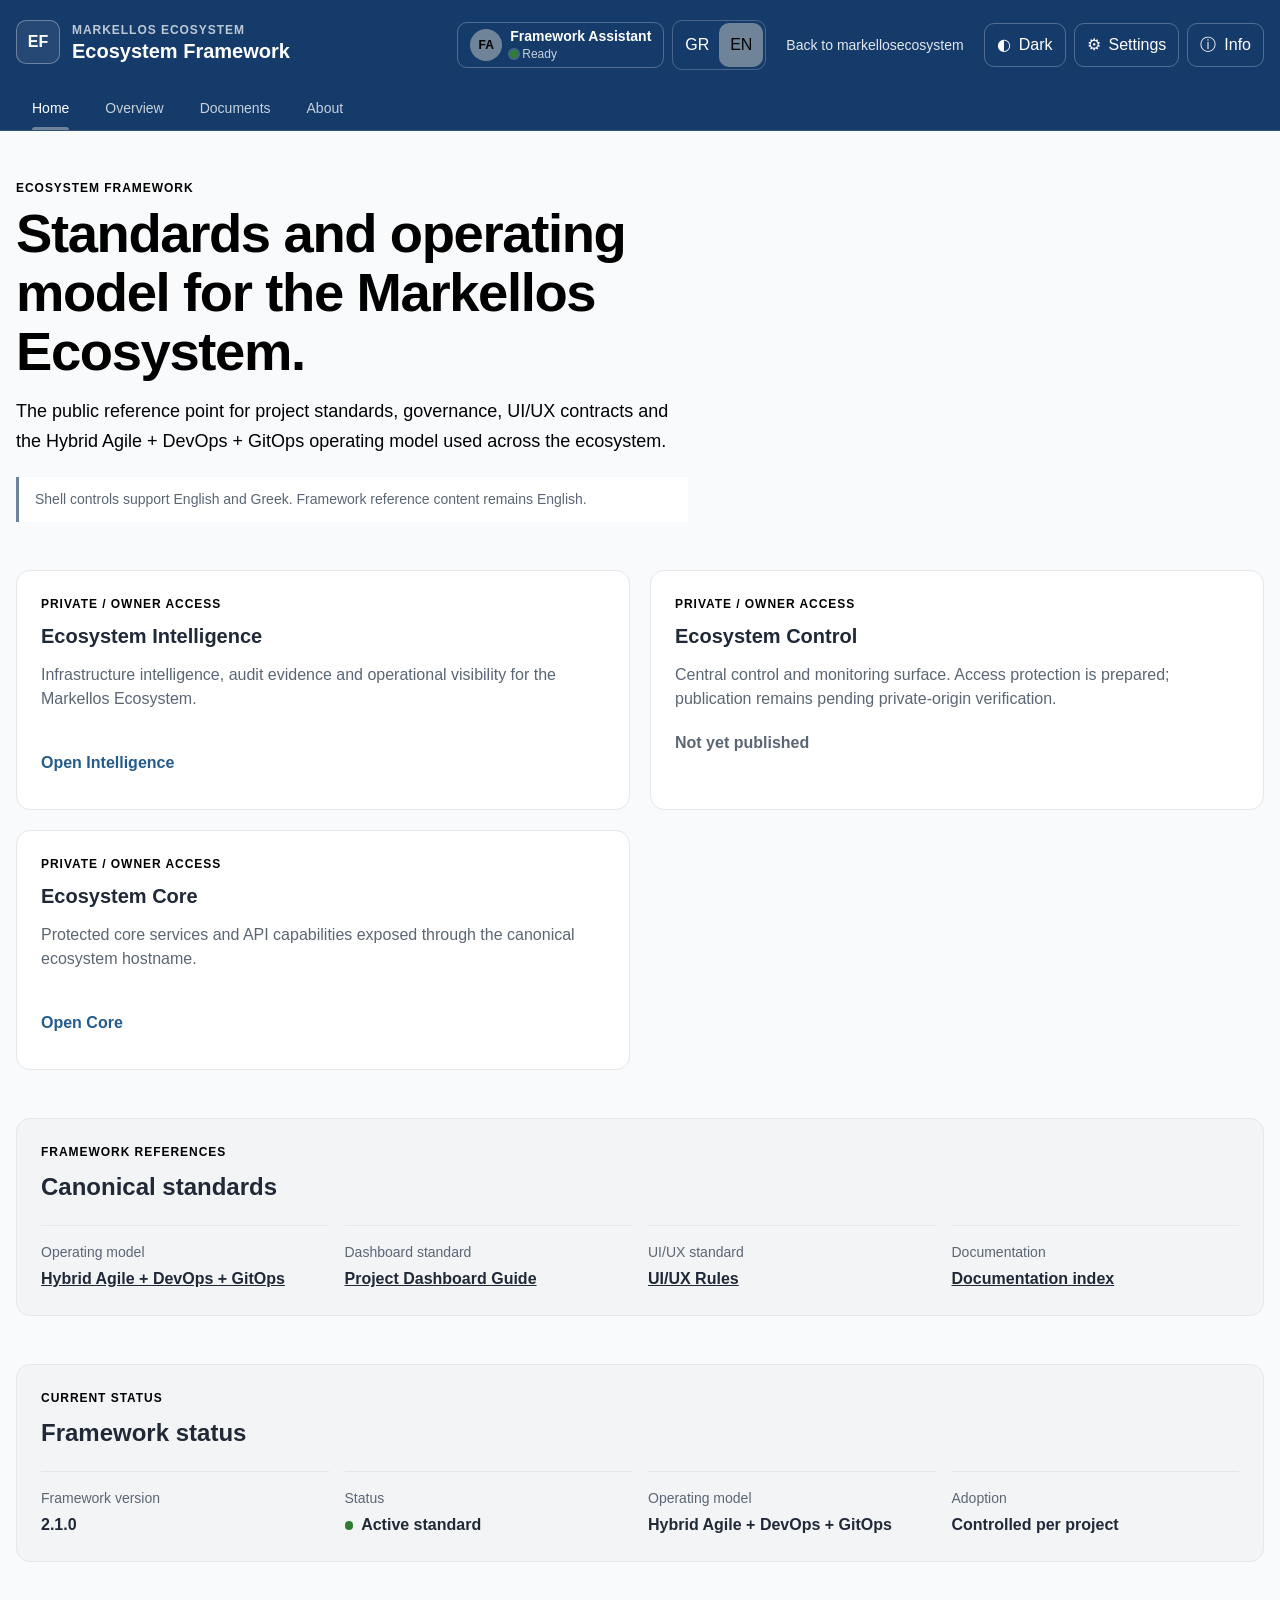
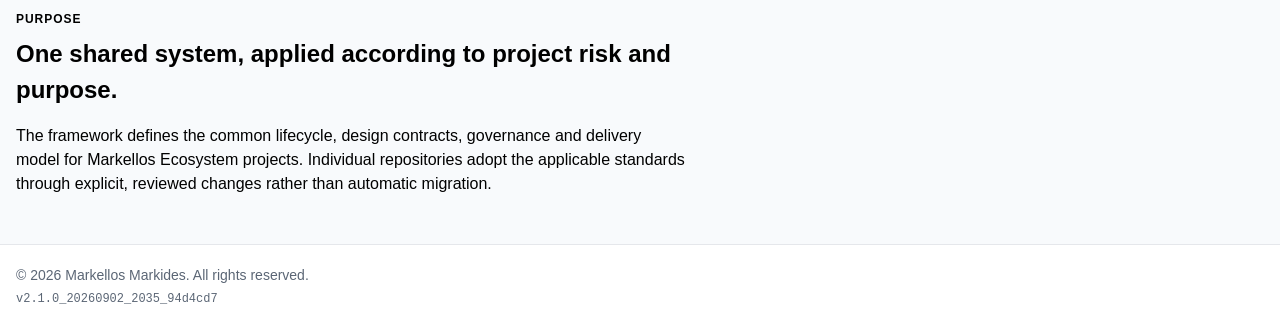
==== commit c79f0cf5: "Populate Framework 2.1 production build identity" ====
--- a/index.html
+++ b/index.html
@@ -6,10 +6,10 @@
   <meta name="description" content="Public reference site for the Markellos Ecosystem framework, operating model, standards and protected ecosystem entry points.">
   <meta name="theme-color" content="#153b6b">
   <meta name="build-version" content="2.1.0">
-  <meta name="build-date" content="">
-  <meta name="build-time" content="">
+  <meta name="build-date" content="20260902">
+  <meta name="build-time" content="2035">
   <meta name="build-time-zone" content="Europe/Nicosia">
-  <meta name="build-commit" content="">
+  <meta name="build-commit" content="94d4cd7">
   <title>Ecosystem Framework</title>
   <link rel="stylesheet" href="./design-system/tokens/tokens.css">
   <link rel="stylesheet" href="./dashboard.css">
@@ -174,7 +174,7 @@
   <footer class="site-footer">
     <div class="footer-inner">
       <p class="footer-line" data-footer-line="copyright">© <span id="current-year">2026</span> Markellos Markides. All rights reserved.</p>
-      <p class="footer-line build-id" data-footer-line="build" data-build-id data-i18n-aria-label="versionInformation" aria-label="Version information">v2.1.0_YYYYMMDD_HHMM_SHA</p>
+      <p class="footer-line build-id" data-footer-line="build" data-build-id data-i18n-aria-label="versionInformation" aria-label="Version information">v2.1.0_20260902_2035_94d4cd7</p>
     </div>
   </footer>
 
@@ -287,7 +287,7 @@
       </details>
       <hr>
       <p>© <span data-current-year>2026</span> Markellos Markides. All rights reserved.</p>
-      <p class="build-id" data-build-id>v2.1.0_YYYYMMDD_HHMM_SHA</p>
+      <p class="build-id" data-build-id>v2.1.0_20260902_2035_94d4cd7</p>
     </div>
     <div class="dialog-actions">
       <button class="primary-button" type="button" data-close-dialog data-i18n="close">Close</button>
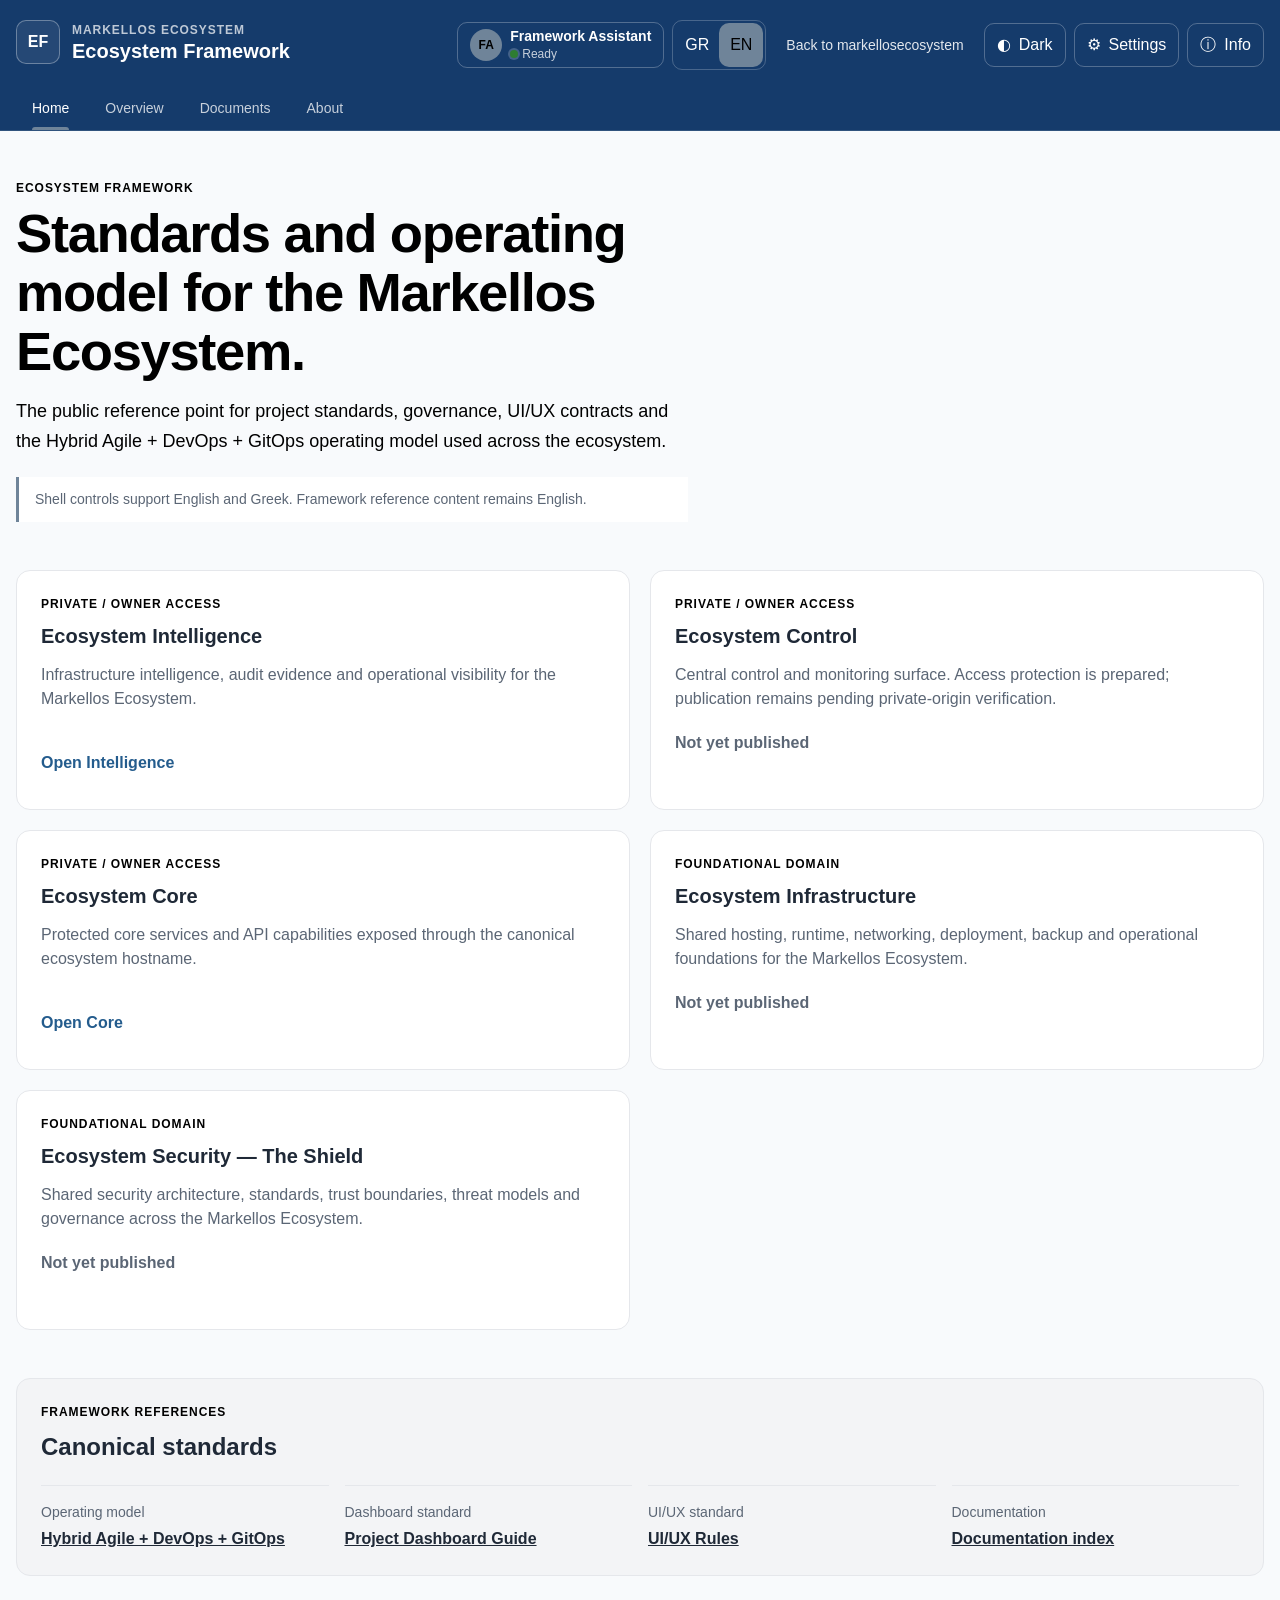
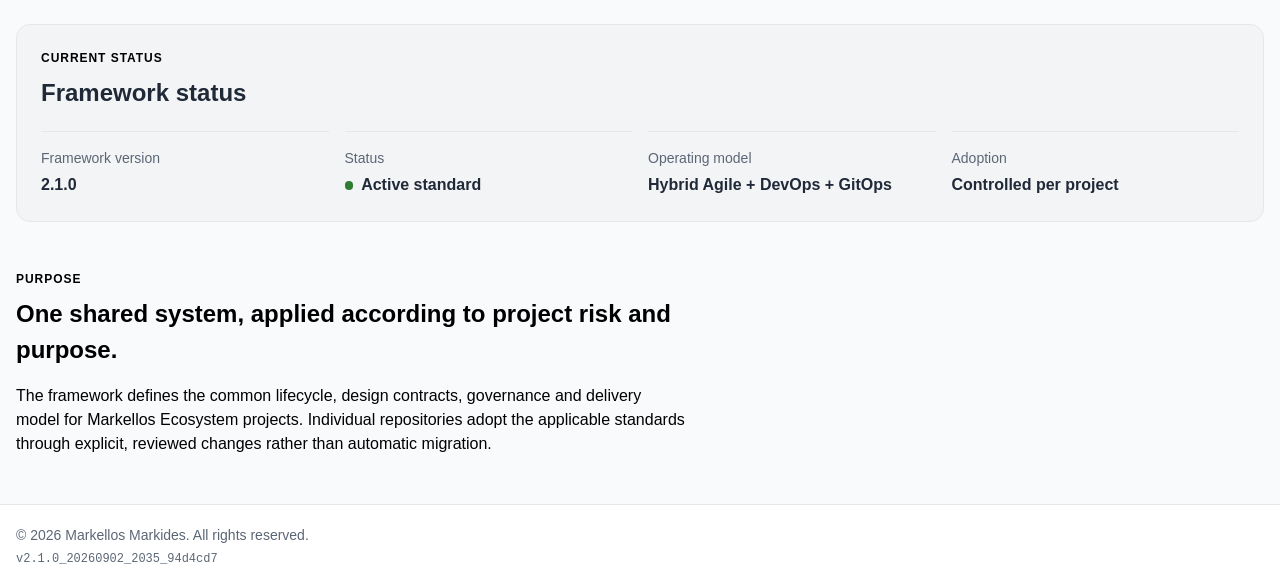
==== commit 31ce7e66: "feat: add Infrastructure and Security dashboard cards" ====
--- a/index.html
+++ b/index.html
@@ -89,7 +89,7 @@
       </p>
     </section>
 
-    <section id="overview" class="card-grid" aria-label="Markellos Ecosystem protected applications">
+    <section id="overview" class="card-grid" aria-label="Markellos Ecosystem foundational domains and protected applications">
       <article class="dashboard-card">
         <p class="card-label">PRIVATE / OWNER ACCESS</p>
         <h2>Ecosystem Intelligence</h2>
@@ -109,6 +109,20 @@
         <h2>Ecosystem Core</h2>
         <p>Protected core services and API capabilities exposed through the canonical ecosystem hostname.</p>
         <a class="card-link" href="https://core.markellosecosystem.com/">Open Core</a>
+      </article>
+
+      <article class="dashboard-card">
+        <p class="card-label">FOUNDATIONAL DOMAIN</p>
+        <h2>Ecosystem Infrastructure</h2>
+        <p>Shared hosting, runtime, networking, deployment, backup and operational foundations for the Markellos Ecosystem.</p>
+        <p><strong>Not yet published</strong></p>
+      </article>
+
+      <article class="dashboard-card">
+        <p class="card-label">FOUNDATIONAL DOMAIN</p>
+        <h2>Ecosystem Security — The Shield</h2>
+        <p>Shared security architecture, standards, trust boundaries, threat models and governance across the Markellos Ecosystem.</p>
+        <p><strong>Not yet published</strong></p>
       </article>
     </section>
 
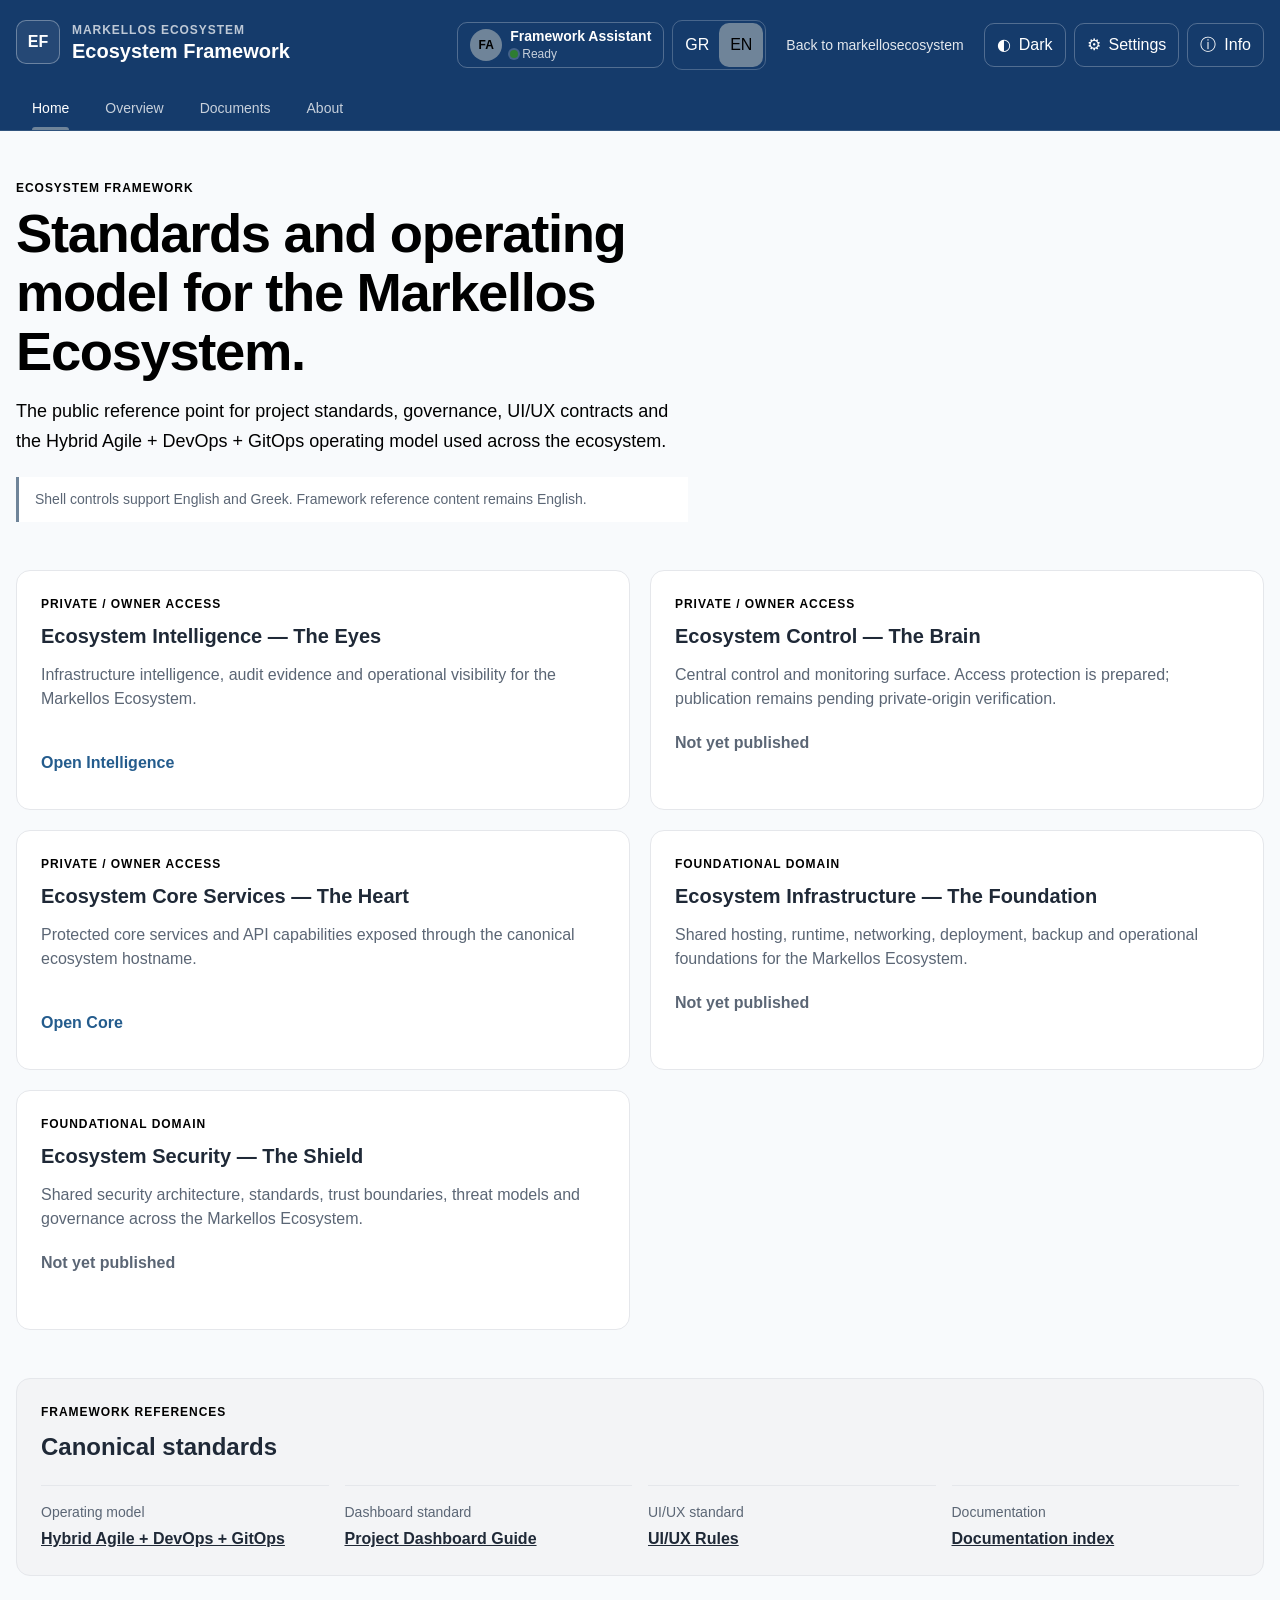
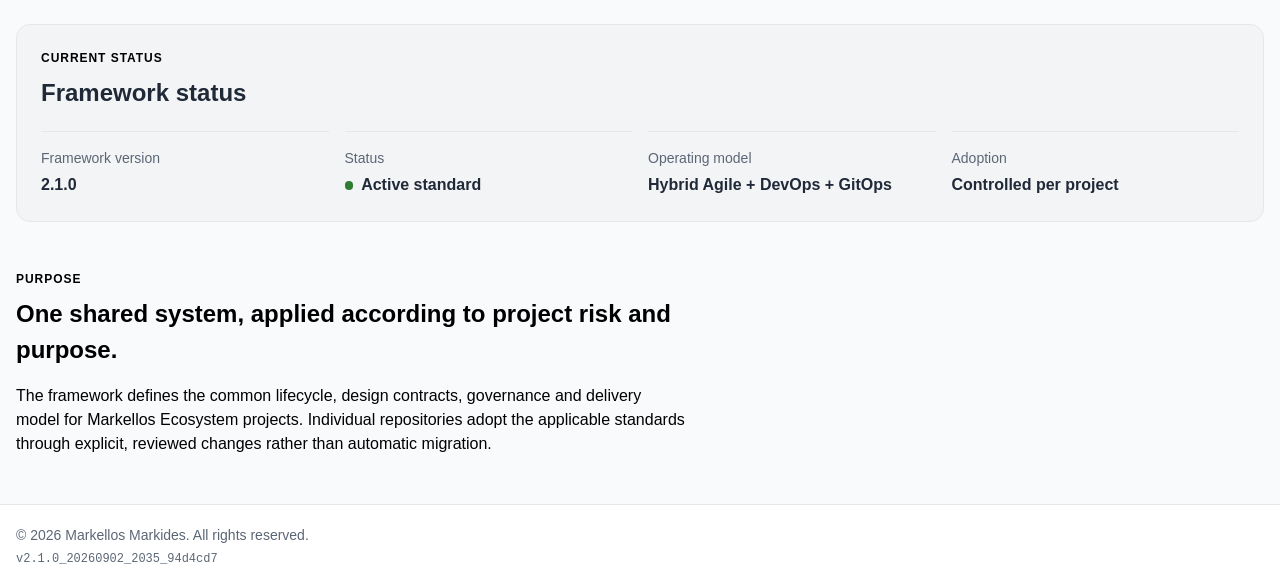
==== commit f602d182: "chore: add ecosystem role names to dashboard cards" ====
--- a/index.html
+++ b/index.html
@@ -92,28 +92,28 @@
     <section id="overview" class="card-grid" aria-label="Markellos Ecosystem foundational domains and protected applications">
       <article class="dashboard-card">
         <p class="card-label">PRIVATE / OWNER ACCESS</p>
-        <h2>Ecosystem Intelligence</h2>
+        <h2>Ecosystem Intelligence — The Eyes</h2>
         <p>Infrastructure intelligence, audit evidence and operational visibility for the Markellos Ecosystem.</p>
         <a class="card-link" href="https://intelligence.markellosecosystem.com/">Open Intelligence</a>
       </article>
 
       <article class="dashboard-card">
         <p class="card-label">PRIVATE / OWNER ACCESS</p>
-        <h2>Ecosystem Control</h2>
+        <h2>Ecosystem Control — The Brain</h2>
         <p>Central control and monitoring surface. Access protection is prepared; publication remains pending private-origin verification.</p>
         <p><strong>Not yet published</strong></p>
       </article>
 
       <article class="dashboard-card">
         <p class="card-label">PRIVATE / OWNER ACCESS</p>
-        <h2>Ecosystem Core</h2>
+        <h2>Ecosystem Core Services — The Heart</h2>
         <p>Protected core services and API capabilities exposed through the canonical ecosystem hostname.</p>
         <a class="card-link" href="https://core.markellosecosystem.com/">Open Core</a>
       </article>
 
       <article class="dashboard-card">
         <p class="card-label">FOUNDATIONAL DOMAIN</p>
-        <h2>Ecosystem Infrastructure</h2>
+        <h2>Ecosystem Infrastructure — The Foundation</h2>
         <p>Shared hosting, runtime, networking, deployment, backup and operational foundations for the Markellos Ecosystem.</p>
         <p><strong>Not yet published</strong></p>
       </article>
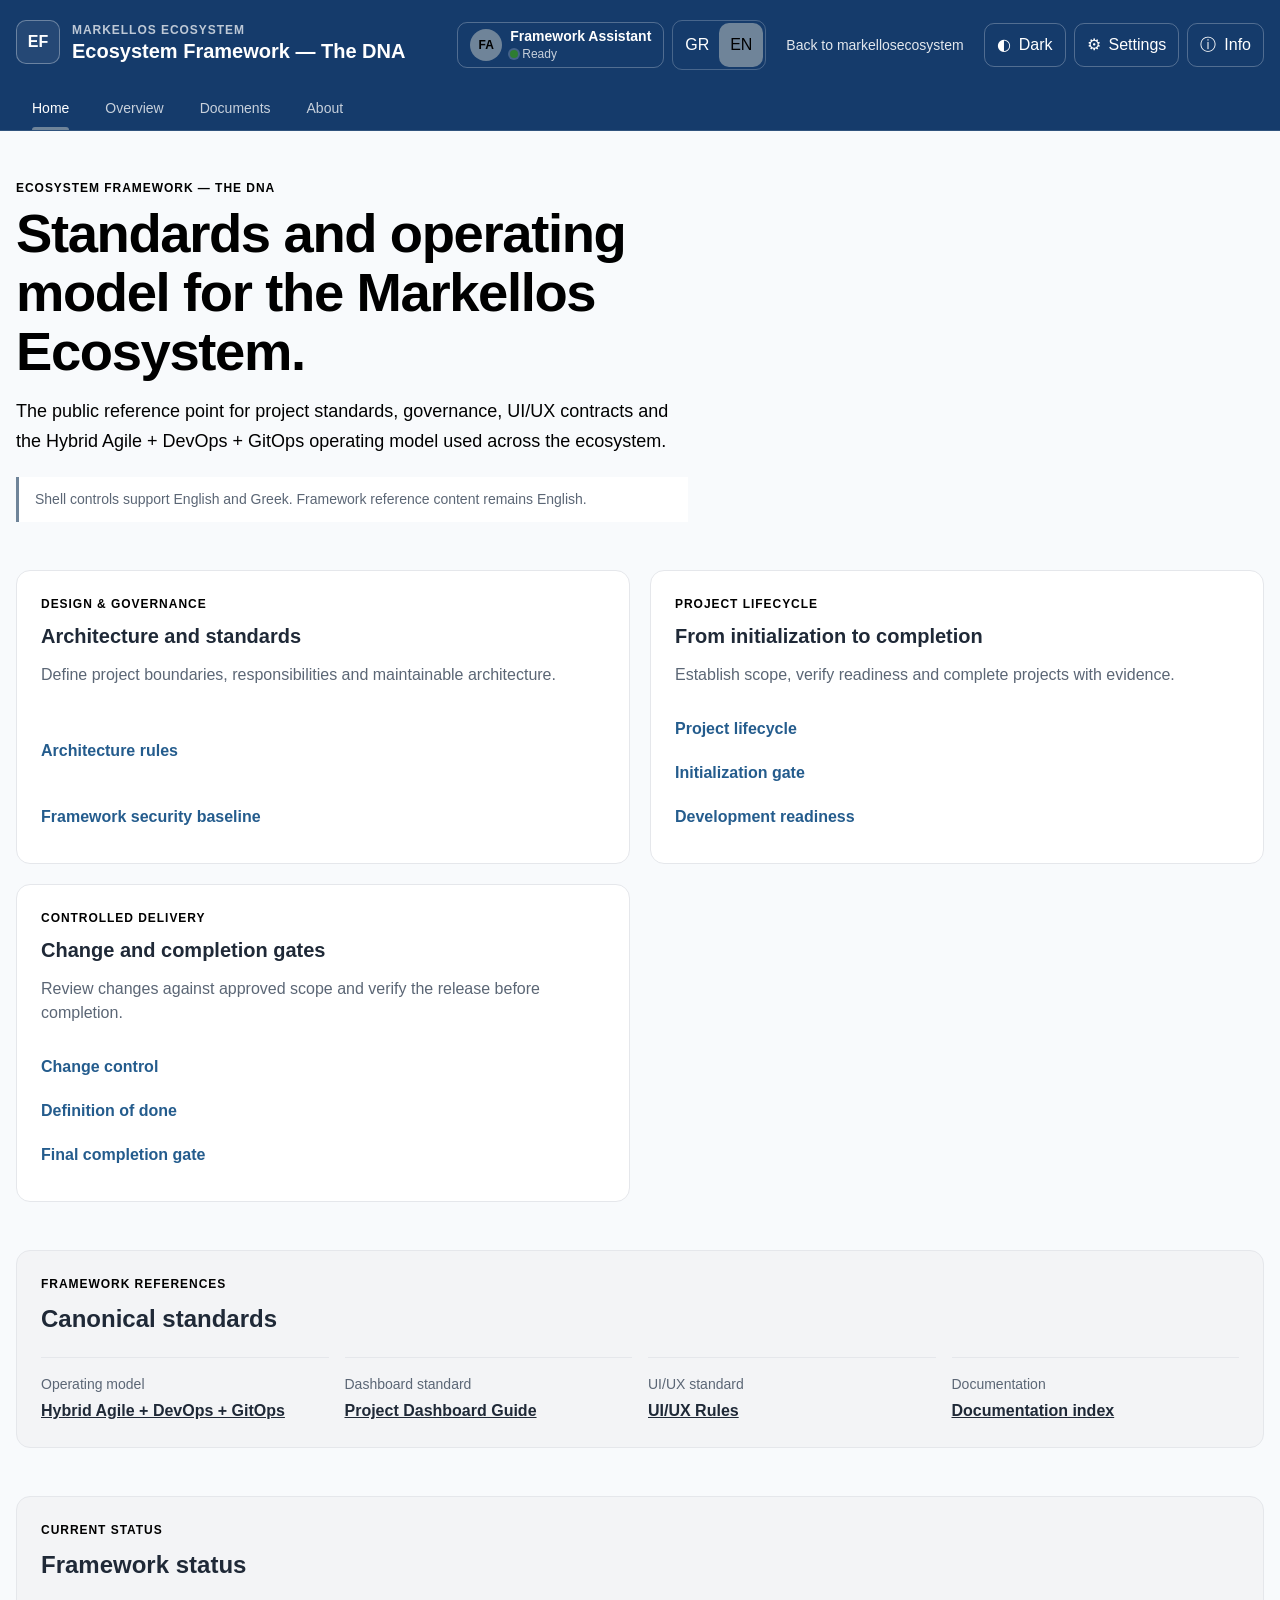
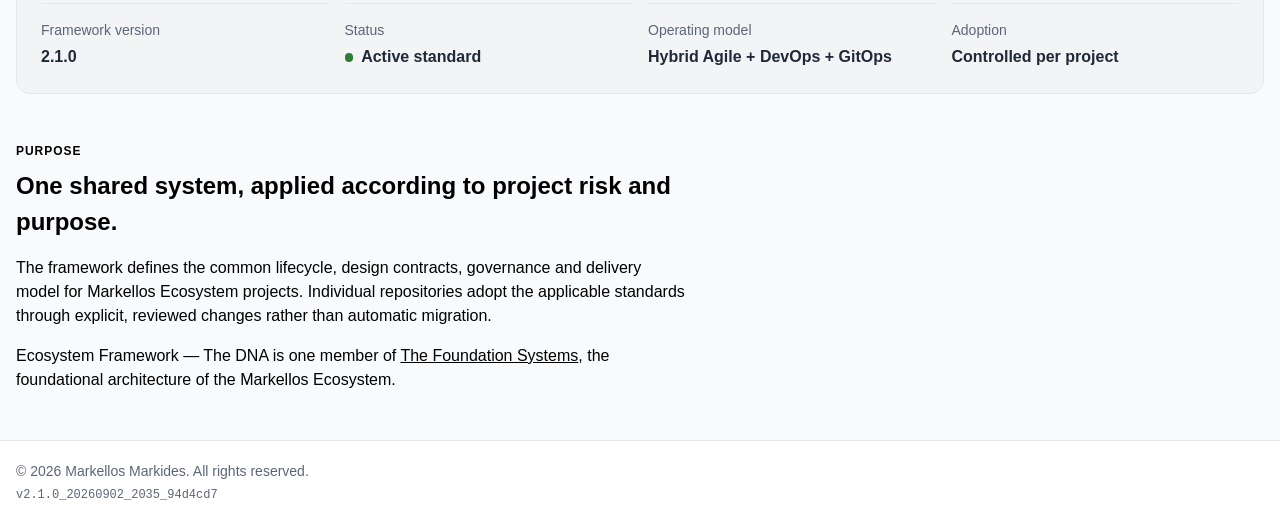
==== commit 1db5f1d9: "refactor: scope Framework dashboard to Framework only" ====
--- a/index.html
+++ b/index.html
@@ -3,14 +3,15 @@
 <head>
   <meta charset="utf-8">
   <meta name="viewport" content="width=device-width, initial-scale=1">
-  <meta name="description" content="Public reference site for the Markellos Ecosystem framework, operating model, standards and protected ecosystem entry points.">
+  <meta name="description" content="Ecosystem Framework — The DNA: project design, development, governance, standards and completion.">
   <meta name="theme-color" content="#153b6b">
   <meta name="build-version" content="2.1.0">
   <meta name="build-date" content="20260902">
   <meta name="build-time" content="2035">
   <meta name="build-time-zone" content="Europe/Nicosia">
   <meta name="build-commit" content="94d4cd7">
-  <title>Ecosystem Framework</title>
+  <title>Ecosystem Framework — The DNA</title>
+  <link rel="canonical" href="https://framework.markellosecosystem.com/">
   <link rel="stylesheet" href="./design-system/tokens/tokens.css">
   <link rel="stylesheet" href="./dashboard.css">
 </head>
@@ -22,7 +23,7 @@
           <span class="brand-mark" aria-hidden="true">EF</span>
           <span class="brand-copy">
             <span class="project-label">MARKELLOS ECOSYSTEM</span>
-            <span class="project-name">Ecosystem Framework</span>
+            <span class="project-name">Ecosystem Framework — The DNA</span>
           </span>
         </a>
 
@@ -79,7 +80,7 @@
 
   <main id="home" class="main-content">
     <section class="hero" aria-labelledby="page-title">
-      <p class="eyebrow">ECOSYSTEM FRAMEWORK</p>
+      <p class="eyebrow">ECOSYSTEM FRAMEWORK — THE DNA</p>
       <h1 id="page-title">Standards and operating model for the Markellos Ecosystem.</h1>
       <p class="hero-copy">
         The public reference point for project standards, governance, UI/UX contracts and the Hybrid Agile + DevOps + GitOps operating model used across the ecosystem.
@@ -89,40 +90,29 @@
       </p>
     </section>
 
-    <section id="overview" class="card-grid" aria-label="Markellos Ecosystem foundational domains and protected applications">
+    <section id="overview" class="card-grid" aria-label="Framework standards and project lifecycle">
       <article class="dashboard-card">
-        <p class="card-label">PRIVATE / OWNER ACCESS</p>
-        <h2>Ecosystem Intelligence — The Eyes</h2>
-        <p>Infrastructure intelligence, audit evidence and operational visibility for the Markellos Ecosystem.</p>
-        <a class="card-link" href="https://intelligence.markellosecosystem.com/">Open Intelligence</a>
+        <p class="card-label">DESIGN & GOVERNANCE</p>
+        <h2>Architecture and standards</h2>
+        <p>Define project boundaries, responsibilities and maintainable architecture.</p>
+        <a class="card-link" href="./ARCHITECTURE_RULES.md">Architecture rules</a>
+        <a class="card-link" href="./SECURITY_RULES.md">Framework security baseline</a>
       </article>
-
       <article class="dashboard-card">
-        <p class="card-label">PRIVATE / OWNER ACCESS</p>
-        <h2>Ecosystem Control — The Brain</h2>
-        <p>Central control and monitoring surface. Access protection is prepared; publication remains pending private-origin verification.</p>
-        <p><strong>Not yet published</strong></p>
+        <p class="card-label">PROJECT LIFECYCLE</p>
+        <h2>From initialization to completion</h2>
+        <p>Establish scope, verify readiness and complete projects with evidence.</p>
+        <a class="card-link" href="./FRAMEWORK.md">Project lifecycle</a>
+        <a class="card-link" href="./checklists/INITIALIZATION_GATE.md">Initialization gate</a>
+        <a class="card-link" href="./checklists/DEVELOPMENT_READINESS.md">Development readiness</a>
       </article>
-
       <article class="dashboard-card">
-        <p class="card-label">PRIVATE / OWNER ACCESS</p>
-        <h2>Ecosystem Core Services — The Heart</h2>
-        <p>Protected core services and API capabilities exposed through the canonical ecosystem hostname.</p>
-        <a class="card-link" href="https://core.markellosecosystem.com/">Open Core</a>
-      </article>
-
-      <article class="dashboard-card">
-        <p class="card-label">FOUNDATIONAL DOMAIN</p>
-        <h2>Ecosystem Infrastructure — The Foundation</h2>
-        <p>Shared hosting, runtime, networking, deployment, backup and operational foundations for the Markellos Ecosystem.</p>
-        <p><strong>Not yet published</strong></p>
-      </article>
-
-      <article class="dashboard-card">
-        <p class="card-label">FOUNDATIONAL DOMAIN</p>
-        <h2>Ecosystem Security — The Shield</h2>
-        <p>Shared security architecture, standards, trust boundaries, threat models and governance across the Markellos Ecosystem.</p>
-        <p><strong>Not yet published</strong></p>
+        <p class="card-label">CONTROLLED DELIVERY</p>
+        <h2>Change and completion gates</h2>
+        <p>Review changes against approved scope and verify the release before completion.</p>
+        <a class="card-link" href="./CHANGE_CONTROL.md">Change control</a>
+        <a class="card-link" href="./DEFINITION_OF_DONE.md">Definition of done</a>
+        <a class="card-link" href="./checklists/FINAL_COMPLETION_GATE.md">Final completion gate</a>
       </article>
     </section>
 
@@ -182,6 +172,7 @@
       <p>
         The framework defines the common lifecycle, design contracts, governance and delivery model for Markellos Ecosystem projects. Individual repositories adopt the applicable standards through explicit, reviewed changes rather than automatic migration.
       </p>
+      <p>Ecosystem Framework — The DNA is one member of <a href="https://foundations.markellosecosystem.com/">The Foundation Systems</a>, the foundational architecture of the Markellos Ecosystem.</p>
     </section>
   </main>
 
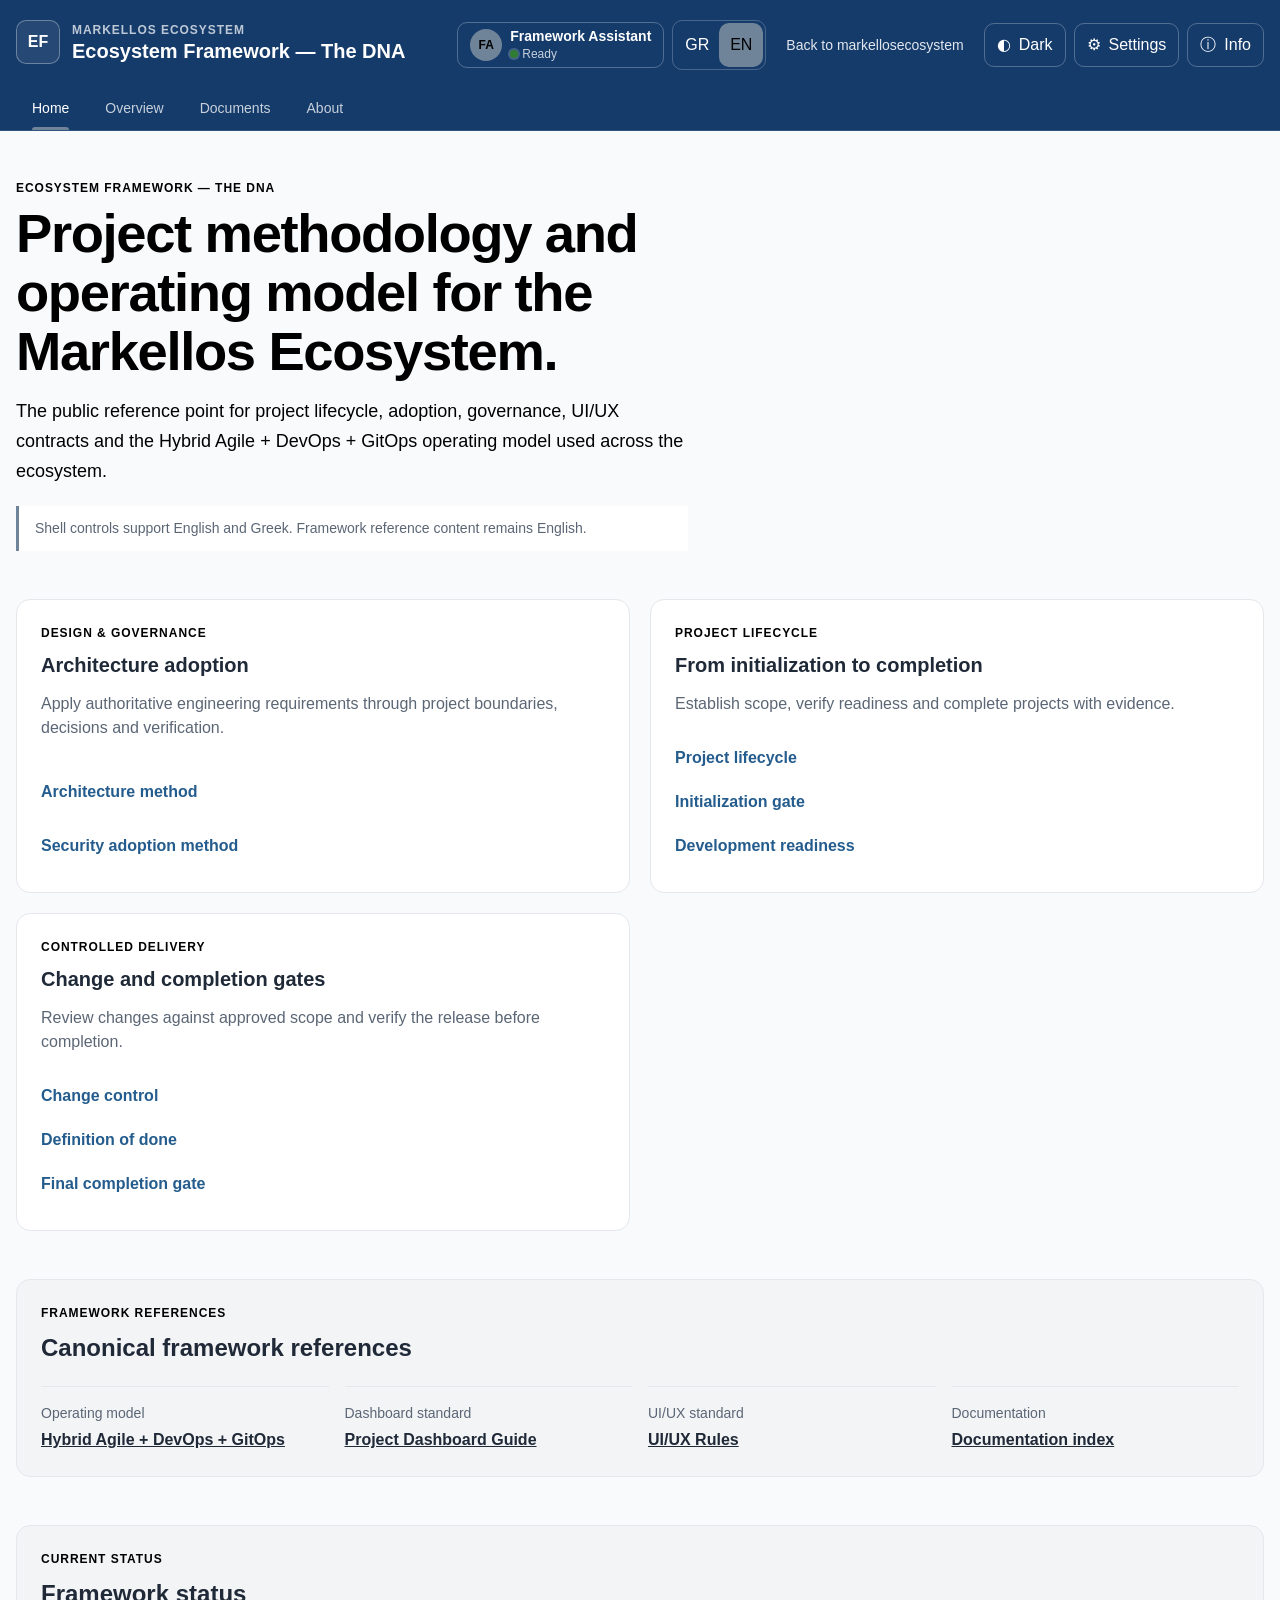
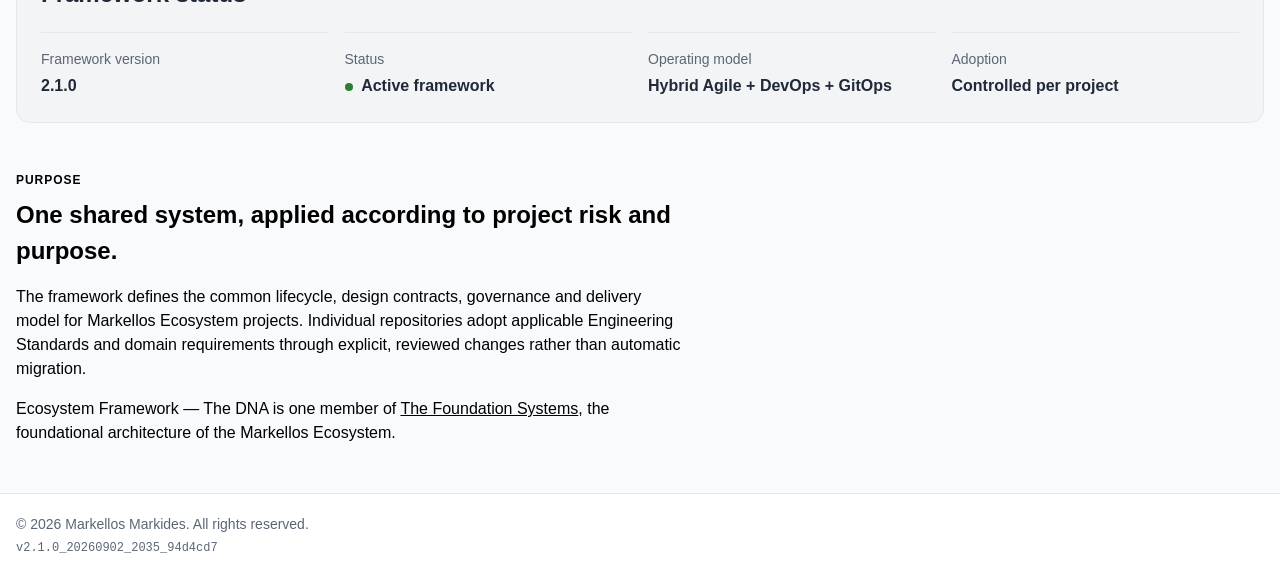
==== commit fa57a07f: "docs: normalize engineering standards adoption" ====
--- a/index.html
+++ b/index.html
@@ -3,7 +3,7 @@
 <head>
   <meta charset="utf-8">
   <meta name="viewport" content="width=device-width, initial-scale=1">
-  <meta name="description" content="Ecosystem Framework — The DNA: project design, development, governance, standards and completion.">
+  <meta name="description" content="Ecosystem Framework — The DNA: project lifecycle, delivery methodology, adoption, evidence and completion.">
   <meta name="theme-color" content="#153b6b">
   <meta name="build-version" content="2.1.0">
   <meta name="build-date" content="20260902">
@@ -81,22 +81,22 @@
   <main id="home" class="main-content">
     <section class="hero" aria-labelledby="page-title">
       <p class="eyebrow">ECOSYSTEM FRAMEWORK — THE DNA</p>
-      <h1 id="page-title">Standards and operating model for the Markellos Ecosystem.</h1>
+      <h1 id="page-title">Project methodology and operating model for the Markellos Ecosystem.</h1>
       <p class="hero-copy">
-        The public reference point for project standards, governance, UI/UX contracts and the Hybrid Agile + DevOps + GitOps operating model used across the ecosystem.
+        The public reference point for project lifecycle, adoption, governance, UI/UX contracts and the Hybrid Agile + DevOps + GitOps operating model used across the ecosystem.
       </p>
       <p id="language-status" class="shell-notice" role="status" aria-live="polite">
         Shell controls support English and Greek. Framework reference content remains English.
       </p>
     </section>
 
-    <section id="overview" class="card-grid" aria-label="Framework standards and project lifecycle">
+    <section id="overview" class="card-grid" aria-label="Framework methodology and project lifecycle">
       <article class="dashboard-card">
         <p class="card-label">DESIGN & GOVERNANCE</p>
-        <h2>Architecture and standards</h2>
-        <p>Define project boundaries, responsibilities and maintainable architecture.</p>
-        <a class="card-link" href="./ARCHITECTURE_RULES.md">Architecture rules</a>
-        <a class="card-link" href="./SECURITY_RULES.md">Framework security baseline</a>
+        <h2>Architecture adoption</h2>
+        <p>Apply authoritative engineering requirements through project boundaries, decisions and verification.</p>
+        <a class="card-link" href="./ARCHITECTURE_RULES.md">Architecture method</a>
+        <a class="card-link" href="./SECURITY_RULES.md">Security adoption method</a>
       </article>
       <article class="dashboard-card">
         <p class="card-label">PROJECT LIFECYCLE</p>
@@ -119,7 +119,7 @@
     <section id="documents" class="status-panel" aria-labelledby="documents-title">
       <div>
         <p class="eyebrow">FRAMEWORK REFERENCES</p>
-        <h2 id="documents-title">Canonical standards</h2>
+        <h2 id="documents-title">Canonical framework references</h2>
       </div>
       <dl class="status-list">
         <div>
@@ -153,7 +153,7 @@
         </div>
         <div>
           <dt>Status</dt>
-          <dd><span class="status-dot" aria-hidden="true"></span> Active standard</dd>
+          <dd><span class="status-dot" aria-hidden="true"></span> Active framework</dd>
         </div>
         <div>
           <dt>Operating model</dt>
@@ -170,7 +170,7 @@
       <p class="eyebrow">PURPOSE</p>
       <h2 id="about-title">One shared system, applied according to project risk and purpose.</h2>
       <p>
-        The framework defines the common lifecycle, design contracts, governance and delivery model for Markellos Ecosystem projects. Individual repositories adopt the applicable standards through explicit, reviewed changes rather than automatic migration.
+        The framework defines the common lifecycle, design contracts, governance and delivery model for Markellos Ecosystem projects. Individual repositories adopt applicable Engineering Standards and domain requirements through explicit, reviewed changes rather than automatic migration.
       </p>
       <p>Ecosystem Framework — The DNA is one member of <a href="https://foundations.markellosecosystem.com/">The Foundation Systems</a>, the foundational architecture of the Markellos Ecosystem.</p>
     </section>
@@ -267,7 +267,7 @@
     <div class="info-list">
       <details>
         <summary data-i18n="importantInfo">Important Info</summary>
-        <p data-i18n="importantDescription">This site is the public reference point for the Markellos Ecosystem framework, standards and operating model.</p>
+        <p data-i18n="importantDescription">This site is the public reference point for the Markellos Ecosystem project methodology and operating model.</p>
       </details>
       <details>
         <summary data-i18n="feedback">Feedback</summary>
